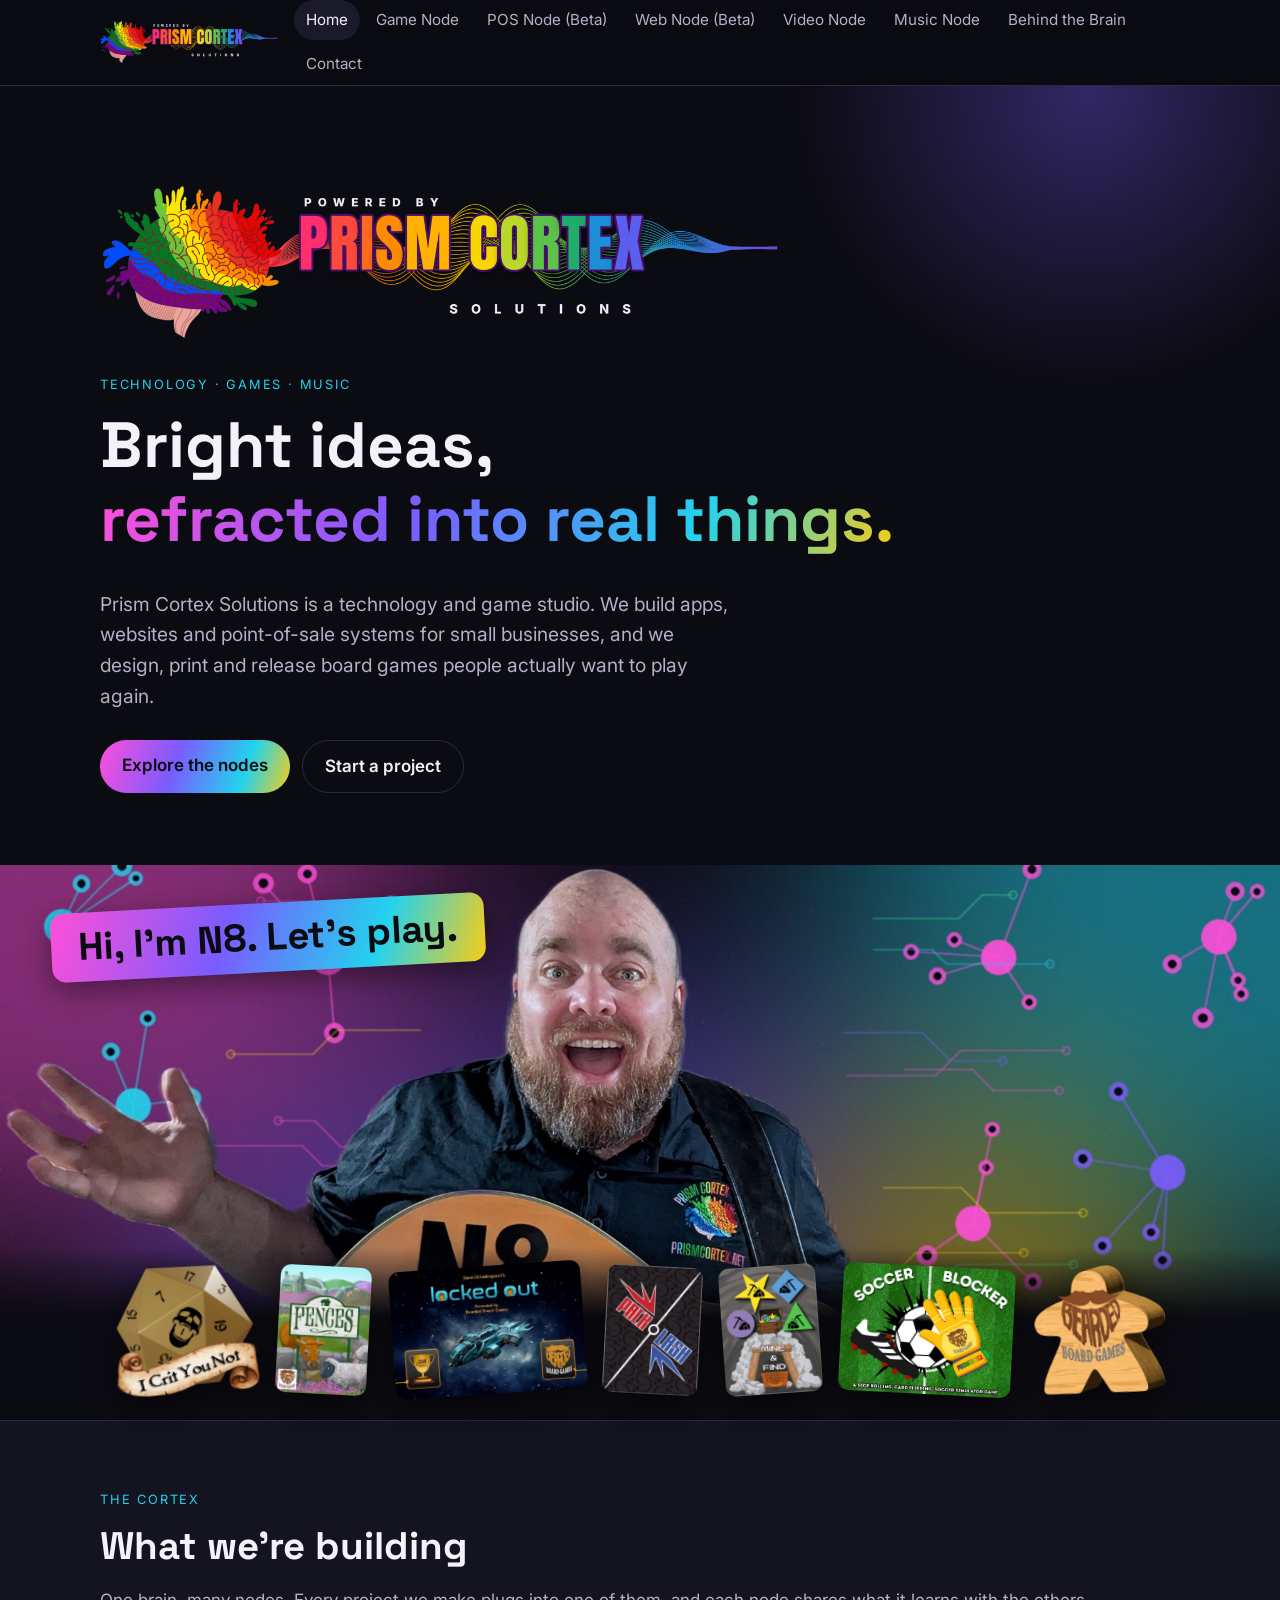
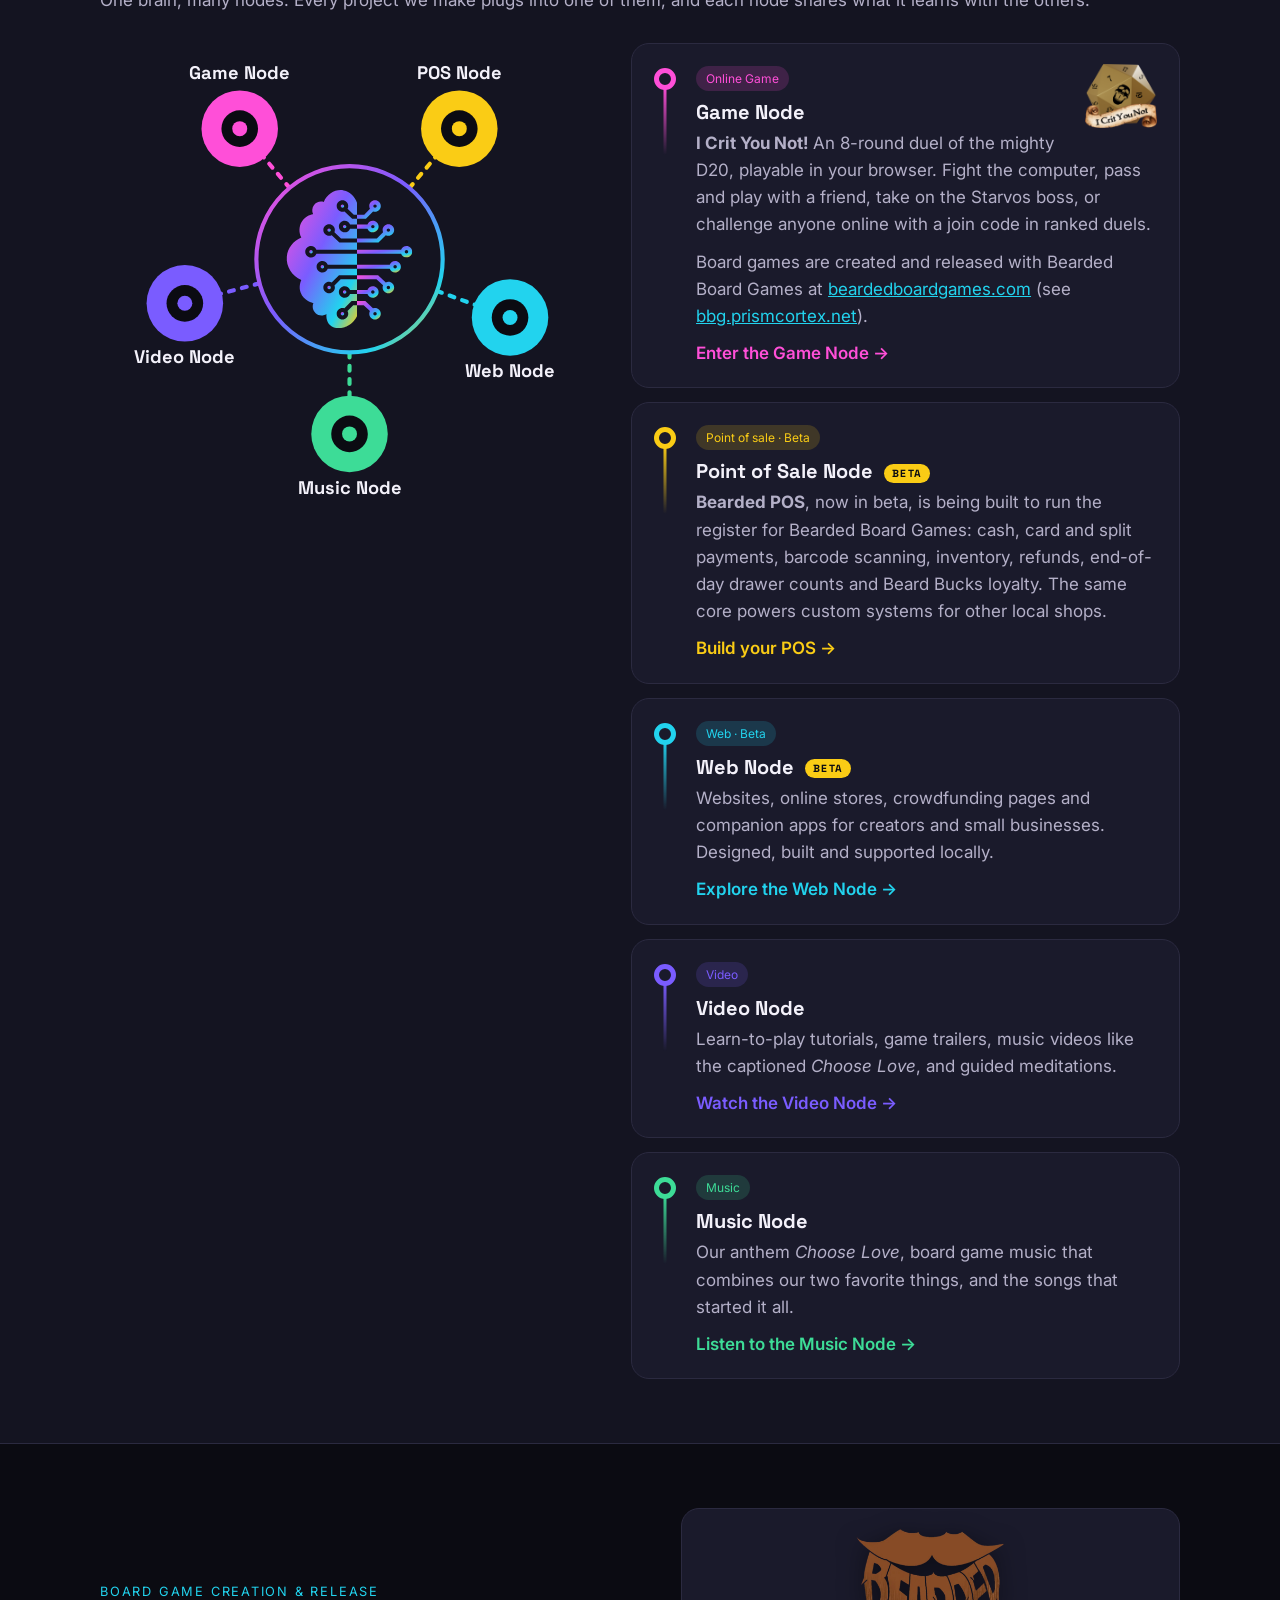
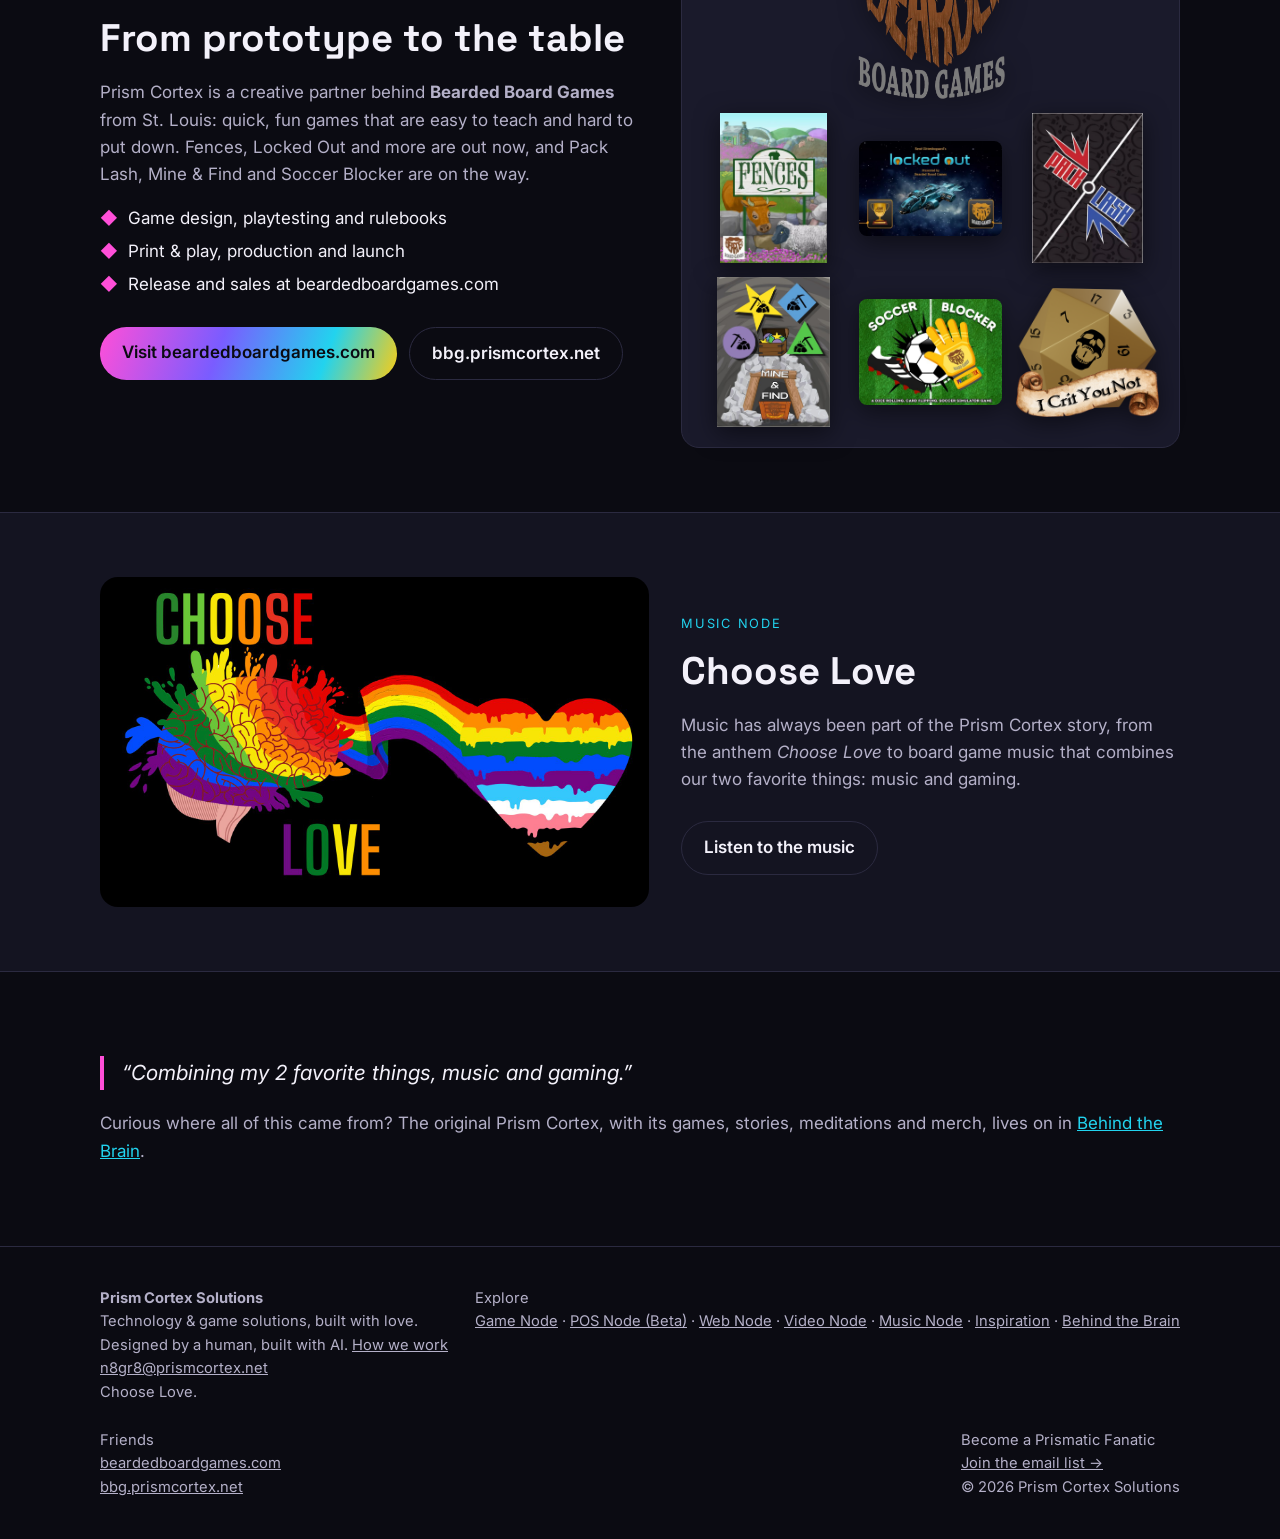
==== site/index.html @ e38cafd2 "Launch Prism Cortex Solutions site Static site for prismcortex.net with the generator that builds it" ====
<!doctype html>
<html lang="en"><head>
<meta charset="utf-8"><meta name="viewport" content="width=device-width,initial-scale=1">
<title>Prism Cortex Solutions | Technology & Game Solutions</title>
<meta name="description" content="Prism Cortex Solutions builds apps, websites, point-of-sale systems and board games. Home of I Crit You Not!, Bearded POS, and Choose Love.">
<meta property="og:title" content="Prism Cortex Solutions | Technology & Game Solutions"><meta property="og:description" content="Prism Cortex Solutions builds apps, websites, point-of-sale systems and board games. Home of I Crit You Not!, Bearded POS, and Choose Love."><meta property="og:site_name" content="Prism Cortex Solutions">
<meta name="theme-color" content="#0b0b12">
<link rel="icon" href="favicon.ico" sizes="any"><link rel="icon" type="image/png" href="favicon.png"><link rel="apple-touch-icon" href="img/apple-touch-icon.png">
<link rel="preconnect" href="https://fonts.googleapis.com"><link rel="stylesheet" href="https://fonts.googleapis.com/css2?family=Inter:wght@400;600;700&family=Space+Grotesk:wght@600;700&display=swap">
<link rel="stylesheet" href="styles.css">

</head><body>
<svg width="0" height="0" style="position:absolute" aria-hidden="true"><defs>
<clipPath id="pcclip0">
<path clip-rule="nonzero" d="M 334 363 L 537.761719 363 L 537.761719 406 L 334 406 Z M 334 363 "/>
</clipPath>
<linearGradient id="pc-grad" x1="0" y1="0" x2="1" y2="1"><stop offset="0" stop-color="#ff4fd8"/><stop offset=".45" stop-color="#7a5cff"/><stop offset=".8" stop-color="#22d3ee"/><stop offset="1" stop-color="#facc15"/></linearGradient><symbol id="pc-brain" viewBox="70 150 475 525"><path fill-rule="nonzero" d="M 289.617188 526.511719 C 286.183594 526.511719 283.390625 529.300781 283.390625 532.730469 C 283.390625 536.164062 286.183594 538.953125 289.617188 538.953125 C 293.046875 538.953125 295.839844 536.164062 295.839844 532.730469 C 295.835938 529.300781 293.046875 526.511719 289.617188 526.511719 Z M 289.617188 526.511719 "/><path fill-rule="nonzero" d="M 232.566406 510.066406 C 229.132812 510.066406 226.34375 512.855469 226.34375 516.285156 C 226.34375 519.714844 229.132812 522.507812 232.566406 522.507812 C 236 522.507812 238.792969 519.714844 238.792969 516.285156 C 238.792969 512.855469 236 510.066406 232.566406 510.066406 Z M 232.566406 510.066406 "/><path fill-rule="nonzero" d="M 207.824219 433.6875 C 204.394531 433.6875 201.601562 436.480469 201.601562 439.90625 C 201.601562 443.335938 204.394531 446.128906 207.824219 446.128906 C 211.257812 446.128906 214.050781 443.335938 214.050781 439.90625 C 214.050781 436.480469 211.257812 433.6875 207.824219 433.6875 Z M 207.824219 433.6875 "/><path fill-rule="nonzero" d="M 166.183594 378.59375 C 162.75 378.59375 159.957031 381.386719 159.957031 384.816406 C 159.957031 388.246094 162.75 391.035156 166.183594 391.035156 C 169.613281 391.035156 172.40625 388.246094 172.40625 384.816406 C 172.40625 381.386719 169.613281 378.59375 166.183594 378.59375 Z M 166.183594 378.59375 "/><path fill-rule="nonzero" d="M 232.566406 299.320312 C 229.132812 299.320312 226.34375 302.113281 226.34375 305.542969 C 226.34375 308.972656 229.132812 311.765625 232.566406 311.765625 C 236 311.765625 238.792969 308.972656 238.792969 305.542969 C 238.792969 302.113281 236 299.320312 232.566406 299.320312 Z M 232.566406 299.320312 "/><path fill-rule="nonzero" d="M 289.617188 286.46875 C 286.183594 286.46875 283.390625 289.261719 283.390625 292.691406 C 283.390625 296.121094 286.183594 298.914062 289.617188 298.914062 C 293.046875 298.914062 295.839844 296.121094 295.839844 292.691406 C 295.835938 289.261719 293.046875 286.46875 289.617188 286.46875 Z M 289.617188 286.46875 "/><path fill-rule="nonzero" d="M 281.597656 211.148438 C 278.164062 211.148438 275.371094 213.9375 275.371094 217.367188 C 275.371094 220.800781 278.164062 223.589844 281.597656 223.589844 C 285.027344 223.589844 287.820312 220.800781 287.820312 217.367188 C 287.820312 213.9375 285.027344 211.148438 281.597656 211.148438 Z M 281.597656 211.148438 "/><path fill-rule="nonzero" d="M 281.597656 606.226562 C 278.164062 606.226562 275.371094 609.015625 275.371094 612.445312 C 275.371094 615.878906 278.164062 618.667969 281.597656 618.667969 C 285.027344 618.667969 287.820312 615.878906 287.820312 612.445312 C 287.820312 609.015625 285.027344 606.226562 281.597656 606.226562 Z M 281.597656 606.226562 "/><path fill-rule="nonzero" d="M 166.183594 405.9375 C 154.527344 405.9375 145.042969 396.464844 145.042969 384.816406 C 145.042969 373.167969 154.527344 363.6875 166.183594 363.6875 C 175.214844 363.6875 182.9375 369.378906 185.957031 377.359375 L 334.929688 377.359375 L 334.929688 350.84375 L 270.414062 350.84375 L 242.03125 324.425781 C 239.179688 325.859375 235.96875 326.664062 232.570312 326.664062 C 220.914062 326.664062 211.433594 317.191406 211.433594 305.542969 C 211.433594 293.894531 220.914062 284.414062 232.570312 284.414062 C 244.222656 284.414062 253.707031 293.890625 253.707031 305.542969 C 253.707031 308.347656 253.152344 311.027344 252.152344 313.480469 L 276.28125 335.9375 L 334.929688 335.9375 L 334.929688 300.140625 L 309.390625 300.140625 C 306.367188 308.125 298.644531 313.8125 289.613281 313.8125 C 277.960938 313.8125 268.472656 304.335938 268.472656 292.6875 C 268.472656 281.039062 277.957031 271.5625 289.613281 271.5625 C 298.644531 271.5625 306.367188 277.253906 309.390625 285.234375 L 334.929688 285.234375 L 334.929688 263.8125 L 317.261719 263.8125 L 289.070312 237.121094 C 286.746094 238.003906 284.226562 238.492188 281.59375 238.492188 C 269.941406 238.492188 260.457031 229.015625 260.457031 217.363281 C 260.457031 205.71875 269.941406 196.238281 281.59375 196.238281 C 293.25 196.238281 302.730469 205.714844 302.730469 217.363281 C 302.730469 220.917969 301.84375 224.269531 300.285156 227.210938 L 323.199219 248.90625 L 334.925781 248.90625 L 334.925781 204.90625 C 327.371094 181.660156 308.710938 164.105469 286.136719 159.753906 C 256.957031 154.125 225.636719 171.417969 212.953125 202.195312 C 199.359375 198.152344 184.816406 202.941406 176.8125 213.933594 C 169.855469 223.492188 168.84375 236.375 174.101562 247.347656 C 170.234375 247.929688 147.367188 251.75 133.441406 272.632812 C 121.679688 290.273438 120.730469 313.453125 130.734375 333.132812 C 100.820312 345.1875 80.078125 372.507812 77.429688 403.566406 C 74.371094 439.382812 95.882812 474.09375 130.734375 488.453125 C 128.773438 492.589844 120.011719 512.199219 128.027344 534.507812 C 139.328125 565.980469 173.308594 573.015625 175.007812 573.335938 C 169.570312 586.265625 172.890625 601.203125 183.140625 610.363281 C 194.011719 620.078125 210.425781 621.261719 222.890625 613.070312 C 222.488281 616.980469 220.570312 638.988281 235.539062 653.707031 C 256.824219 674.628906 291.851562 660.792969 296.078125 659.125 C 320.421875 649.507812 331.667969 628.769531 334.929688 622.113281 L 334.929688 580.90625 L 321.230469 580.90625 L 300.128906 602.296875 C 301.789062 605.308594 302.734375 608.769531 302.734375 612.449219 C 302.734375 624.097656 293.25 633.574219 281.597656 633.574219 C 269.941406 633.574219 260.460938 624.097656 260.460938 612.449219 C 260.460938 600.800781 269.941406 591.324219 281.597656 591.324219 C 284.117188 591.324219 286.53125 591.765625 288.773438 592.578125 L 314.996094 566.003906 L 334.929688 566.003906 L 334.929688 540.183594 L 309.390625 540.183594 C 306.371094 548.167969 298.648438 553.859375 289.617188 553.859375 C 277.960938 553.859375 268.476562 544.382812 268.476562 532.730469 C 268.476562 521.082031 277.960938 511.605469 289.617188 511.605469 C 298.648438 511.605469 306.371094 517.300781 309.390625 525.277344 L 334.929688 525.277344 L 334.929688 485.890625 L 274.988281 485.890625 L 252.167969 508.390625 C 253.15625 510.832031 253.707031 513.496094 253.707031 516.285156 C 253.707031 527.933594 244.222656 537.414062 232.570312 537.414062 C 220.914062 537.414062 211.433594 527.933594 211.433594 516.285156 C 211.433594 504.636719 220.914062 495.160156 232.570312 495.160156 C 235.984375 495.160156 239.207031 495.976562 242.0625 497.417969 L 268.867188 470.984375 L 334.929688 470.984375 L 334.929688 447.359375 L 227.601562 447.359375 C 224.582031 455.34375 216.855469 461.035156 207.824219 461.035156 C 196.171875 461.035156 186.6875 451.554688 186.6875 439.910156 C 186.6875 428.261719 196.171875 418.78125 207.824219 418.78125 C 216.855469 418.78125 224.582031 424.472656 227.601562 432.453125 L 334.929688 432.453125 L 334.929688 392.265625 L 185.957031 392.265625 C 182.9375 400.246094 175.214844 405.9375 166.183594 405.9375 Z M 166.183594 405.9375 "/><path fill-rule="nonzero" d="M 406.40625 485.890625 L 430.535156 508.347656 C 429.535156 510.796875 428.980469 513.476562 428.980469 516.285156 C 428.980469 527.933594 438.464844 537.414062 450.121094 537.414062 C 461.777344 537.414062 471.257812 527.933594 471.257812 516.285156 C 471.257812 504.636719 461.777344 495.160156 450.121094 495.160156 C 446.722656 495.160156 443.507812 495.972656 440.660156 497.402344 L 412.277344 470.984375 L 334.933594 470.984375 L 334.933594 485.886719 L 406.40625 485.886719 Z M 450.121094 510.066406 C 453.550781 510.066406 456.34375 512.855469 456.34375 516.285156 C 456.34375 519.714844 453.550781 522.507812 450.121094 522.507812 C 446.6875 522.507812 443.894531 519.714844 443.894531 516.285156 C 443.894531 512.855469 446.683594 510.066406 450.121094 510.066406 Z M 450.121094 510.066406 "/><path fill-rule="nonzero" d="M 413.816406 350.84375 L 440.625 324.40625 C 443.480469 325.851562 446.703125 326.664062 450.117188 326.664062 C 461.773438 326.664062 471.253906 317.191406 471.253906 305.542969 C 471.253906 293.894531 461.773438 284.414062 450.117188 284.414062 C 438.464844 284.414062 428.976562 293.890625 428.976562 305.542969 C 428.976562 308.332031 429.527344 310.992188 430.515625 313.4375 L 407.695312 335.9375 L 334.925781 335.9375 L 334.925781 350.839844 L 413.816406 350.839844 Z M 450.121094 299.320312 C 453.550781 299.320312 456.34375 302.113281 456.34375 305.542969 C 456.34375 308.972656 453.550781 311.765625 450.121094 311.765625 C 446.6875 311.765625 443.894531 308.972656 443.894531 305.542969 C 443.894531 302.113281 446.683594 299.320312 450.121094 299.320312 Z M 450.121094 299.320312 "/><path fill-rule="nonzero" d="M 373.296875 540.183594 C 376.320312 548.164062 384.042969 553.855469 393.074219 553.855469 C 404.726562 553.855469 414.214844 544.378906 414.214844 532.726562 C 414.214844 521.082031 404.730469 511.605469 393.074219 511.605469 C 384.042969 511.605469 376.320312 517.296875 373.296875 525.277344 L 334.929688 525.277344 L 334.929688 540.179688 L 373.296875 540.179688 Z M 393.074219 526.511719 C 396.503906 526.511719 399.300781 529.300781 399.300781 532.730469 C 399.300781 536.164062 396.503906 538.953125 393.074219 538.953125 C 389.640625 538.953125 386.847656 536.164062 386.847656 532.730469 C 386.84375 529.300781 389.640625 526.511719 393.074219 526.511719 Z M 393.074219 526.511719 "/><path fill-rule="nonzero" d="M 373.296875 300.140625 C 376.320312 308.125 384.042969 313.816406 393.074219 313.816406 C 404.726562 313.816406 414.214844 304.335938 414.214844 292.691406 C 414.214844 281.042969 404.730469 271.566406 393.074219 271.566406 C 384.042969 271.566406 376.320312 277.257812 373.296875 285.238281 L 334.929688 285.238281 L 334.929688 300.140625 Z M 393.074219 286.46875 C 396.503906 286.46875 399.300781 289.261719 399.300781 292.691406 C 399.300781 296.121094 396.503906 298.914062 393.074219 298.914062 C 389.640625 298.914062 386.847656 296.121094 386.847656 292.691406 C 386.84375 289.261719 389.640625 286.46875 393.074219 286.46875 Z M 393.074219 286.46875 "/><path fill-rule="nonzero" d="M 359.480469 580.90625 L 382.398438 602.601562 C 380.835938 605.542969 379.953125 608.890625 379.953125 612.445312 C 379.953125 624.09375 389.4375 633.574219 401.09375 633.574219 C 412.746094 633.574219 422.226562 624.09375 422.226562 612.445312 C 422.226562 600.796875 412.746094 591.324219 401.09375 591.324219 C 398.457031 591.324219 395.941406 591.808594 393.613281 592.6875 L 365.425781 566 L 334.933594 566 L 334.933594 580.902344 L 359.480469 580.902344 Z M 401.089844 606.226562 C 404.523438 606.226562 407.3125 609.015625 407.3125 612.445312 C 407.3125 615.878906 404.523438 618.667969 401.089844 618.667969 C 397.65625 618.667969 394.863281 615.878906 394.863281 612.445312 C 394.863281 609.015625 397.65625 606.226562 401.089844 606.226562 Z M 401.089844 606.226562 "/><path fill-rule="nonzero" d="M 367.691406 263.8125 L 393.914062 237.238281 C 396.15625 238.046875 398.570312 238.492188 401.089844 238.492188 C 412.746094 238.492188 422.226562 229.015625 422.226562 217.363281 C 422.226562 205.714844 412.746094 196.234375 401.089844 196.234375 C 389.4375 196.234375 379.949219 205.714844 379.949219 217.363281 C 379.949219 221.042969 380.898438 224.5 382.558594 227.515625 L 361.453125 248.90625 L 334.929688 248.90625 L 334.929688 263.808594 L 367.691406 263.808594 Z M 401.089844 211.148438 C 404.523438 211.148438 407.3125 213.9375 407.3125 217.367188 C 407.3125 220.800781 404.523438 223.589844 401.089844 223.589844 C 397.65625 223.589844 394.863281 220.800781 394.863281 217.367188 C 394.863281 213.9375 397.65625 211.148438 401.089844 211.148438 Z M 401.089844 211.148438 "/><path fill-rule="nonzero" d="M 455.085938 447.359375 C 458.105469 455.34375 465.828125 461.035156 474.859375 461.035156 C 486.515625 461.035156 495.996094 451.554688 495.996094 439.910156 C 495.996094 428.261719 486.515625 418.78125 474.859375 418.78125 C 465.828125 418.78125 458.105469 424.472656 455.085938 432.453125 L 334.929688 432.453125 L 334.929688 447.359375 Z M 474.859375 433.6875 C 478.292969 433.6875 481.085938 436.480469 481.085938 439.90625 C 481.085938 443.335938 478.292969 446.128906 474.859375 446.128906 C 471.429688 446.128906 468.636719 443.335938 468.636719 439.90625 C 468.636719 436.480469 471.429688 433.6875 474.859375 433.6875 Z M 474.859375 433.6875 "/><g clip-path="url(#pcclip0)">
<path fill-rule="nonzero" d="M 516.503906 363.6875 C 507.472656 363.6875 499.75 369.378906 496.726562 377.359375 L 334.929688 377.359375 L 334.929688 392.265625 L 496.726562 392.265625 C 499.75 400.246094 507.472656 405.9375 516.503906 405.9375 C 528.160156 405.9375 537.640625 396.460938 537.640625 384.8125 C 537.640625 373.164062 528.160156 363.6875 516.503906 363.6875 Z M 516.503906 391.035156 C 513.070312 391.035156 510.28125 388.246094 510.28125 384.816406 C 510.28125 381.386719 513.070312 378.59375 516.503906 378.59375 C 519.9375 378.59375 522.730469 381.386719 522.730469 384.816406 C 522.730469 388.246094 519.9375 391.035156 516.503906 391.035156 Z M 516.503906 391.035156 "/>
</g></symbol></defs></svg>
<header class="site"><div class="wrap">
<a class="logo" href="index.html"><img src="img/logo.png" alt="Prism Cortex Solutions" height="44" style="height:44px;width:auto"></a>
<button class="menu-btn" aria-label="Menu" onclick="document.querySelector('nav.main').classList.toggle('open')">☰</button>
<nav class="main"><a href="index.html" aria-current=page>Home</a><a href="games.html">Game Node</a><a href="pos.html">POS Node (Beta)</a><a href="solutions.html">Web Node (Beta)</a><a href="videos.html">Video Node</a><a href="music.html">Music Node</a><a href="behind-the-brain.html">Behind the Brain</a><a href="contact.html">Contact</a></nav>
</div></header>
<main>

<section class="hero"><div class="wrap">
<img src="img/logo.png" alt="Powered by Prism Cortex Solutions" style="width:min(680px,100%);margin-bottom:28px">
<span class="eyebrow">Technology · Games · Music</span>
<h1>Bright ideas,<br><span class="grad">refracted into real things.</span></h1>
<p class="lead">Prism Cortex Solutions is a technology and game studio. We build apps, websites and point-of-sale systems for small businesses, and we design, print and release board games people actually want to play again.</p>
<div class="btns"><a class="btn primary" href="#nodes">Explore the nodes</a><a class="btn" href="contact.html">Start a project</a></div>
</div></section>
<section class="banner"><div class="banner-photo"><img src="img/n8-banner.jpg" alt="N8 grinning with his N8 guitar in a workshop full of instruments"><span class="hi">Hi, I&rsquo;m N8. Let&rsquo;s play.</span></div><div class="banner-logos"><img src="img/icyn-logo.png" alt="I Crit You Not!" loading="lazy"><img src="img/game-fences.jpg" alt="Fences" loading="lazy"><img src="img/game-locked-out.jpg" alt="Locked Out" loading="lazy"><img src="img/game-pack-lash.jpg" alt="Pack Lash" loading="lazy"><img src="img/game-mine-find.jpg" alt="Mine &amp; Find" loading="lazy"><img src="img/game-soccer-blocker.jpg" alt="Soccer Blocker" loading="lazy"><img src="img/bbg-meeple.png" alt="Bearded Board Games" loading="lazy"></div></section>
<section class="alt nodes" id="nodes"><div class="wrap">
<span class="eyebrow">The Cortex</span>
<h2>What we're building</h2>
<p class="muted">One brain, many nodes. Every project we make plugs into one of them, and each node shares what it learns with the others.</p>
<div class="nodes-grid">
<div class="graph"><svg class="nodegraph" viewBox="0 -10 600 560" role="img" aria-label="The Cortex connected to five nodes: Game, Point of Sale, Web, Video and Music"><line class="spoke" data-node="game" x1="300" y1="250" x2="168" y2="93" stroke="#ff4fd8" stroke-width="5" stroke-linecap="round"/><line class="spoke" data-node="pos" x1="300" y1="250" x2="432" y2="93" stroke="#facc15" stroke-width="5" stroke-linecap="round"/><line class="spoke" data-node="web" x1="300" y1="250" x2="493" y2="320" stroke="#22d3ee" stroke-width="5" stroke-linecap="round"/><line class="spoke" data-node="video" x1="300" y1="250" x2="102" y2="303" stroke="#7a5cff" stroke-width="5" stroke-linecap="round"/><line class="spoke" data-node="music" x1="300" y1="250" x2="300" y2="460" stroke="#3ddc97" stroke-width="5" stroke-linecap="round"/><circle cx="300" cy="250" r="112" fill="var(--bg2)" stroke="url(#pc-grad)" stroke-width="5"/><use href="#pc-brain" x="222" y="164" width="156" height="172" fill="url(#pc-grad)"/><a href="games.html" class="sat" data-node="game"><circle cx="168" cy="93" r="46" fill="#ff4fd8"/><circle cx="168" cy="93" r="22" fill="var(--bg)"/><circle cx="168" cy="93" r="9" fill="#ff4fd8"/><text x="168" y="33" text-anchor="middle" fill="var(--ink)" font-family="Space Grotesk, Inter, sans-serif" font-weight="700" font-size="22">Game Node</text></a><a href="pos.html" class="sat" data-node="pos"><circle cx="432" cy="93" r="46" fill="#facc15"/><circle cx="432" cy="93" r="22" fill="var(--bg)"/><circle cx="432" cy="93" r="9" fill="#facc15"/><text x="432" y="33" text-anchor="middle" fill="var(--ink)" font-family="Space Grotesk, Inter, sans-serif" font-weight="700" font-size="22">POS Node</text></a><a href="solutions.html" class="sat" data-node="web"><circle cx="493" cy="320" r="46" fill="#22d3ee"/><circle cx="493" cy="320" r="22" fill="var(--bg)"/><circle cx="493" cy="320" r="9" fill="#22d3ee"/><text x="493" y="392" text-anchor="middle" fill="var(--ink)" font-family="Space Grotesk, Inter, sans-serif" font-weight="700" font-size="22">Web Node</text></a><a href="videos.html" class="sat" data-node="video"><circle cx="102" cy="303" r="46" fill="#7a5cff"/><circle cx="102" cy="303" r="22" fill="var(--bg)"/><circle cx="102" cy="303" r="9" fill="#7a5cff"/><text x="102" y="375" text-anchor="middle" fill="var(--ink)" font-family="Space Grotesk, Inter, sans-serif" font-weight="700" font-size="22">Video Node</text></a><a href="music.html" class="sat" data-node="music"><circle cx="300" cy="460" r="46" fill="#3ddc97"/><circle cx="300" cy="460" r="22" fill="var(--bg)"/><circle cx="300" cy="460" r="9" fill="#3ddc97"/><text x="300" y="532" text-anchor="middle" fill="var(--ink)" font-family="Space Grotesk, Inter, sans-serif" font-weight="700" font-size="22">Music Node</text></a></svg></div>
<div class="node-list">
 <article class="node" data-node="game" style="--c:#ff4fd8"><span class="term"></span><div><img class="node-logo" src="img/icyn-logo.png" alt="I Crit You Not! logo"><span class="tag">Online Game</span><h3>Game Node</h3>
  <p><strong>I Crit You Not!</strong> An 8-round duel of the mighty D20, playable in your browser. Fight the computer, pass and play with a friend, take on the Starvos boss, or challenge anyone online with a join code in ranked duels.</p>
  <p>Board games are created and released with Bearded Board Games at <a href="https://beardedboardgames.com">beardedboardgames.com</a> (see <a href="https://bbg.prismcortex.net">bbg.prismcortex.net</a>).</p>
  <a class="more" href="games.html">Enter the Game Node →</a></div></article>
 <article class="node" data-node="pos" style="--c:#facc15"><span class="term"></span><div><span class="tag">Point of sale · Beta</span><h3>Point of Sale Node <span class="beta">BETA</span></h3>
  <p><strong>Bearded POS</strong>, now in beta, is being built to run the register for Bearded Board Games: cash, card and split payments, barcode scanning, inventory, refunds, end-of-day drawer counts and Beard Bucks loyalty. The same core powers custom systems for other local shops.</p>
  <a class="more" href="pos.html">Build your POS →</a></div></article>
 <article class="node" data-node="web" style="--c:#22d3ee"><span class="term"></span><div><span class="tag">Web · Beta</span><h3>Web Node <span class="beta">BETA</span></h3>
  <p>Websites, online stores, crowdfunding pages and companion apps for creators and small businesses. Designed, built and supported locally.</p>
  <a class="more" href="solutions.html">Explore the Web Node →</a></div></article>
 <article class="node" data-node="video" style="--c:#7a5cff"><span class="term"></span><div><span class="tag">Video</span><h3>Video Node</h3>
  <p>Learn-to-play tutorials, game trailers, music videos like the captioned <em>Choose Love</em>, and guided meditations.</p>
  <a class="more" href="videos.html">Watch the Video Node →</a></div></article>
 <article class="node" data-node="music" style="--c:#3ddc97"><span class="term"></span><div><span class="tag">Music</span><h3>Music Node</h3>
  <p>Our anthem <em>Choose Love</em>, board game music that combines our two favorite things, and the songs that started it all.</p>
  <a class="more" href="music.html">Listen to the Music Node →</a></div></article>
</div></div>
</div></section>

<section><div class="wrap feature">
<div>
<span class="eyebrow">Board game creation &amp; release</span>
<h2>From prototype to the table</h2>
<p class="muted">Prism Cortex is a creative partner behind <strong>Bearded Board Games</strong> from St. Louis: quick, fun games that are easy to teach and hard to put down. Fences, Locked Out and more are out now, and Pack Lash, Mine &amp; Find and Soccer Blocker are on the way.</p>
<ul class="ticks"><li>Game design, playtesting and rulebooks</li><li>Print &amp; play, production and launch</li><li>Release and sales at beardedboardgames.com</li></ul>
<div class="btns"><a class="btn primary" href="https://beardedboardgames.com">Visit beardedboardgames.com</a><a class="btn" href="https://bbg.prismcortex.net">bbg.prismcortex.net</a></div>
</div>
<div class="logo-wall"><img class="bbg" src="img/bbg-logo.png" alt="Bearded Board Games logo"><img src="img/game-fences.jpg" alt="Fences cover" loading="lazy"><img src="img/game-locked-out.jpg" alt="Locked Out cover" loading="lazy"><img src="img/game-pack-lash.jpg" alt="Pack Lash cover" loading="lazy"><img src="img/game-mine-find.jpg" alt="Mine &amp; Find cover" loading="lazy"><img src="img/game-soccer-blocker.jpg" alt="Soccer Blocker cover" loading="lazy"><img src="img/icyn-logo.png" alt="I Crit You Not! cover" loading="lazy"></div>
</div></section>

<section class="alt"><div class="wrap feature">
<div><img src="img/choose-love.jpg" alt="Choose Love: a rainbow brain flowing into a rainbow heart" style="border-radius:var(--r)"></div>
<div>
<span class="eyebrow">Music Node</span>
<h2>Choose Love</h2>
<p class="muted">Music has always been part of the Prism Cortex story, from the anthem <em>Choose Love</em> to board game music that combines our two favorite things: music and gaming.</p>
<div class="btns"><a class="btn" href="music.html">Listen to the music</a></div>
</div>
</div></section>

<section><div class="wrap">
<p class="quote">“Combining my 2 favorite things, music and gaming.”</p>
<p class="muted">Curious where all of this came from? The original Prism Cortex, with its games, stories, meditations and merch, lives on in <a href="behind-the-brain.html">Behind the Brain</a>.</p>
</div></section>

</main>
<footer class="site"><div class="wrap">
<div><strong>Prism Cortex Solutions</strong><br>Technology &amp; game solutions, built with love.<br>Designed by a human, built with AI. <a href="solutions.html#ai">How we work</a><br><a href="mailto:n8gr8@prismcortex.net">n8gr8@prismcortex.net</a><br>Choose Love.</div>
<div>Explore<br><a href="games.html">Game Node</a> · <a href="pos.html">POS Node (Beta)</a> · <a href="solutions.html">Web Node</a> · <a href="videos.html">Video Node</a> · <a href="music.html">Music Node</a> · <a href="inspiration.html">Inspiration</a> · <a href="behind-the-brain.html">Behind the Brain</a></div>
<div>Friends<br><a href="https://beardedboardgames.com">beardedboardgames.com</a><br><a href="https://bbg.prismcortex.net">bbg.prismcortex.net</a></div>
<div>Become a Prismatic Fanatic<br><a href="contact.html">Join the email list →</a><br>© 2026 Prism Cortex Solutions</div>
</div></footer>
<script>(function(){var g=document.querySelector('.nodegraph');if(!g)return;function on(k){g.classList.add('focus');document.querySelectorAll('[data-node="'+k+'"]').forEach(function(e){e.classList.add('on')})}function off(){g.classList.remove('focus');document.querySelectorAll('[data-node].on').forEach(function(e){e.classList.remove('on')})}document.querySelectorAll('[data-node]').forEach(function(e){e.addEventListener('mouseenter',function(){on(e.dataset.node)});e.addEventListener('mouseleave',off)})})();</script>
</body></html>
---- site/styles.css ----
:root{
  --bg:#0b0b12;--bg2:#141421;--card:#1a1a2b;--ink:#f3f1fa;--muted:#b4b0c8;--line:#2b2a40;
  --p1:#ff4fd8;--p2:#7a5cff;--p3:#22d3ee;--p4:#facc15;
  --grad:linear-gradient(110deg,var(--p1),var(--p2) 40%,var(--p3) 75%,var(--p4));
  --r:18px;--max:1120px;color-scheme:dark;
}
*{box-sizing:border-box}
html{scroll-behavior:smooth}
body{margin:0;background:var(--bg);color:var(--ink);font:17px/1.6 "Inter",system-ui,-apple-system,Segoe UI,Roboto,sans-serif}
a{color:var(--p3)}
img{max-width:100%;display:block}
.wrap{max-width:var(--max);margin:0 auto;padding:0 20px}
h1,h2,h3{font-family:"Space Grotesk","Inter",system-ui,sans-serif;line-height:1.15;margin:0 0 .5em}
h1{font-size:clamp(2.2rem,6vw,4rem)}
h2{font-size:clamp(1.6rem,3.6vw,2.4rem)}
h3{font-size:1.25rem}
.grad{background:var(--grad);-webkit-background-clip:text;background-clip:text;color:transparent}
.muted{color:var(--muted)}
/* header */
header.site{position:sticky;top:0;z-index:10;background:rgba(11,11,18,.85);backdrop-filter:blur(10px);border-bottom:1px solid var(--line)}
header.site .wrap{display:flex;align-items:center;justify-content:space-between;gap:16px;min-height:64px}
.logo{display:flex;align-items:center;gap:10px;font-weight:700;color:var(--ink);text-decoration:none;font-family:"Space Grotesk",sans-serif}
.logo .gem{width:30px;height:30px;border-radius:8px;background:var(--grad);transform:rotate(45deg)}
nav.main{display:flex;gap:4px;flex-wrap:wrap}
nav.main a{color:var(--muted);text-decoration:none;padding:8px 12px;border-radius:999px;font-size:.95rem}
nav.main a:hover,nav.main a[aria-current=page]{color:var(--ink);background:var(--card)}
.menu-btn{display:none;background:none;border:1px solid var(--line);color:var(--ink);border-radius:10px;padding:6px 12px;font-size:1rem}
@media(max-width:820px){
  .menu-btn{display:block}
  nav.main{display:none;position:absolute;top:64px;left:0;right:0;background:var(--bg2);flex-direction:column;padding:12px 20px;border-bottom:1px solid var(--line)}
  nav.main.open{display:flex}
}
/* hero */
.hero{padding:96px 0 72px;position:relative;overflow:hidden}
.hero::before{content:"";position:absolute;inset:-40% -10% auto auto;width:640px;height:640px;background:radial-gradient(circle,rgba(122,92,255,.35),transparent 65%);pointer-events:none}
.hero p.lead{font-size:1.2rem;color:var(--muted);max-width:640px}
.eyebrow{display:inline-block;font-size:.8rem;letter-spacing:.14em;text-transform:uppercase;color:var(--p3);margin-bottom:14px}
.btns{display:flex;gap:12px;flex-wrap:wrap;margin-top:28px}
.btn{display:inline-block;padding:12px 22px;border-radius:999px;text-decoration:none;font-weight:600;border:1px solid var(--line);color:var(--ink)}
.btn.primary{background:var(--grad);color:#0b0b12;border:0}
.btn:hover{filter:brightness(1.1)}
/* sections */
section{padding:64px 0}
section.alt{background:var(--bg2);border-block:1px solid var(--line)}
.grid{display:grid;gap:20px;grid-template-columns:repeat(auto-fit,minmax(260px,1fr))}
.card{background:var(--card);border:1px solid var(--line);border-radius:var(--r);padding:24px;display:flex;flex-direction:column}
.card p{color:var(--muted);margin:0 0 16px}
.card .more{margin-top:auto;font-weight:600;text-decoration:none}
.tag{display:inline-block;align-self:flex-start;font-size:.75rem;padding:3px 10px;border-radius:999px;background:rgba(34,211,238,.12);color:var(--p3);margin:0 6px 10px 0}
.tag.soon{background:rgba(250,204,21,.12);color:var(--p4)}
.feature{display:grid;gap:32px;grid-template-columns:1.1fr 1fr;align-items:center}
@media(max-width:820px){.feature{grid-template-columns:1fr}}
.shot{aspect-ratio:4/3;border-radius:var(--r);background:var(--grad);opacity:.9;display:grid;place-items:center;color:#0b0b12;font-weight:700;font-size:1.4rem;text-align:center;padding:20px}
ul.ticks{list-style:none;padding:0;margin:0 0 20px}
ul.ticks li{padding-left:28px;position:relative;margin:6px 0}
ul.ticks li::before{content:"◆";position:absolute;left:0;color:var(--p1)}
.song{display:flex;gap:16px;align-items:center;background:var(--card);border:1px solid var(--line);border-radius:14px;padding:16px;margin-bottom:12px}
.song .n{width:44px;height:44px;border-radius:50%;background:var(--grad);flex:none;display:grid;place-items:center;color:#0b0b12;font-weight:700}
.song audio,.song iframe{width:100%;margin-top:8px}
details.archive{background:var(--card);border:1px solid var(--line);border-radius:14px;padding:16px 20px;margin-bottom:12px}
details.archive summary{cursor:pointer;font-weight:600;font-size:1.1rem}
details.archive[open] summary{margin-bottom:12px}
.quote{font-size:1.3rem;font-style:italic;border-left:4px solid var(--p1);padding-left:18px;color:var(--ink)}
/* footer */
footer.site{border-top:1px solid var(--line);padding:40px 0;color:var(--muted);font-size:.92rem}
footer.site .wrap{display:flex;flex-wrap:wrap;gap:24px;justify-content:space-between}
footer.site a{color:var(--muted)}
/* brain nodes */
.nodes-grid{display:grid;grid-template-columns:1fr 1.1fr;gap:32px;align-items:center;margin-top:28px}
@media(max-width:900px){.nodes-grid{grid-template-columns:1fr}}
.nodes-grid>*{min-width:0}
.nodegraph{width:100%;max-width:560px;height:auto;display:block;margin:0 auto;overflow:visible}
.nodegraph .sat{cursor:pointer}
.nodegraph .sat circle:first-child,.nodegraph .spoke{transition:opacity .2s,transform .2s}
.nodegraph.focus .spoke:not(.on),.nodegraph.focus .sat:not(.on){opacity:.3}
.nodegraph .spoke{stroke-dasharray:6 10;animation:pc-flow 1.6s linear infinite}
@keyframes pc-flow{to{stroke-dashoffset:-32}}
.node-list{display:grid;gap:14px}
.node{display:grid;grid-template-columns:28px 1fr;gap:14px;background:var(--card);border:1px solid var(--line);border-radius:var(--r);padding:20px 22px;transition:border-color .2s}
.node .term{width:22px;height:22px;border-radius:50%;border:5px solid var(--c);margin-top:4px;position:relative}
.node .term::after{content:"";position:absolute;left:50%;top:100%;width:3px;height:calc(100% + 60px);max-height:70px;background:linear-gradient(var(--c),transparent);transform:translateX(-50%)}
.node h3{margin-bottom:.3em}
.node p{color:var(--muted);margin:0 0 10px}
.node .more{font-weight:600;text-decoration:none;color:var(--c)}
.node.on,.node:hover{border-color:var(--c)}
.node .tag{background:color-mix(in srgb,var(--c) 16%,transparent);color:var(--c)}
@media(prefers-reduced-motion:reduce){.nodegraph .spoke{animation:none}}
@media(max-width:1000px){.menu-btn{display:block}nav.main{display:none;position:absolute;top:64px;left:0;right:0;background:var(--bg2);flex-direction:column;padding:12px 20px;border-bottom:1px solid var(--line)}nav.main.open{display:flex}}
.nodes-grid .graph{align-self:start;position:sticky;top:90px}@media(max-width:900px){.nodes-grid .graph{position:static}}
/* beta + pricing */
.beta{font-size:.65rem;letter-spacing:.12em;vertical-align:middle;padding:3px 8px;border-radius:999px;background:var(--p4);color:#0b0b12;margin-left:6px}
.price-cols{display:grid;grid-template-columns:repeat(auto-fit,minmax(280px,1fr));gap:20px;margin-top:24px}
.pcard{background:var(--card);border:1px solid var(--line);border-radius:var(--r);padding:24px}
.plist{list-style:none;margin:0;padding:0;display:grid;gap:12px}
.plist li{display:flex;justify-content:space-between;gap:12px;align-items:baseline;border-bottom:1px dashed var(--line);padding-bottom:10px}
.plist li span{min-width:0}.plist em{display:block;font-style:normal;color:var(--muted);font-size:.88rem}
.plist b{white-space:nowrap;font-variant-numeric:tabular-nums}
.fine{font-size:.92rem;margin-top:18px}
.est{display:grid;grid-template-columns:1.5fr 1fr;gap:28px;align-items:start;margin-top:20px}
@media(max-width:860px){.est{grid-template-columns:1fr}}
.est-opts{display:grid;gap:18px;min-width:0}
.est fieldset{border:0;margin:0;padding:0;display:grid;gap:8px}
.est legend{font-weight:700;margin-bottom:8px;font-family:"Space Grotesk",sans-serif;font-size:1.1rem}
.opt{display:grid;grid-template-columns:auto 1fr auto;gap:12px;align-items:center;background:var(--card);border:1px solid var(--line);border-radius:14px;padding:14px 16px;cursor:pointer}
.opt:has(input:checked){border-color:var(--p3);background:color-mix(in srgb,var(--p3) 8%,var(--card))}
.opt input{accent-color:var(--p3);width:18px;height:18px;margin:0}
.opt em{display:block;font-style:normal;color:var(--muted);font-size:.88rem}
.opt b{white-space:nowrap;font-variant-numeric:tabular-nums}
.est-out{position:sticky;top:90px;background:var(--bg2);border:1px solid var(--line);border-radius:var(--r);padding:24px;overflow:hidden}
.est-out::before{content:"";position:absolute;inset:0 0 auto;height:5px;background:var(--grad)}
.est-out .lbl{margin:0;color:var(--muted);font-weight:700}
.est-out .big{font:700 3rem/1 "Space Grotesk",sans-serif;margin:8px 0 0;font-variant-numeric:tabular-nums}
.est-out .big2{font:700 1.6rem/1 "Space Grotesk",sans-serif;margin:12px 0}
.est-out .sub{color:var(--muted);font-size:.9rem;margin:4px 0 0}
.est-out ul{list-style:none;padding:12px 0;margin:12px 0 18px;border-block:1px solid var(--line);display:grid;gap:6px;font-size:.93rem}
.est-out li{display:flex;justify-content:space-between;gap:12px}
.est-out .btn{width:100%;text-align:center}
@media(max-width:860px){.est-out{position:static}}
/* banner + logos */
.banner{position:relative;background:#000;padding:0}
.banner-photo{position:relative;max-height:520px;overflow:hidden}
.banner-photo img{width:100%;height:100%;max-height:520px;object-fit:cover;object-position:center 30%}
.banner-photo .hi{position:absolute;left:max(16px,4vw);top:max(16px,3vw);font:700 clamp(1.2rem,3.4vw,2.4rem)/1.1 "Space Grotesk",sans-serif;background:var(--grad);color:#0b0b12;padding:.35em .7em;border-radius:14px;transform:rotate(-3deg);box-shadow:0 8px 30px rgba(0,0,0,.45)}
.banner-logos{display:flex;flex-wrap:wrap;justify-content:center;align-items:flex-end;gap:clamp(8px,2vw,22px);padding:18px max(16px,3vw) 26px;background:linear-gradient(transparent,#0b0b12 40%);margin-top:-90px;position:relative}
.banner-logos img{height:clamp(60px,10.5vw,128px);width:auto;border-radius:10px;filter:drop-shadow(0 10px 18px rgba(0,0,0,.6));transition:transform .2s}
.banner-logos img:nth-child(odd){transform:rotate(-4deg)}.banner-logos img:nth-child(even){transform:rotate(3deg)}
.banner-logos img:hover{transform:rotate(0) translateY(-6px) scale(1.05)}
@media(max-width:600px){.banner-logos{margin-top:-40px}.banner-logos img{height:64px}}
.node-logo{width:72px;float:right;margin:0 0 8px 12px}
.card img.cover{width:100%;aspect-ratio:4/3;object-fit:cover;border-radius:12px;margin-bottom:14px;background:#000}
.bbg-head{display:flex;gap:20px;align-items:center;flex-wrap:wrap;margin-bottom:20px}
.bbg-head img{width:110px}
.bbg-head h2{margin-bottom:.2em}.bbg-head p{margin:0}
.beta-offer{display:flex;gap:14px;align-items:flex-start;background:color-mix(in srgb,var(--p4) 10%,var(--card));border:1px solid color-mix(in srgb,var(--p4) 50%,transparent);border-radius:14px;padding:16px 18px;margin-top:16px}
.beta-offer p{margin:0}
.beta-price{margin:10px 0 0;font-size:1.05rem}
.beta-price strong{font:700 1.5rem "Space Grotesk",sans-serif;color:var(--p4)}
/* covers fit, logo wall, web beta */
.card img.cover{object-fit:contain;background:#0b0b12;padding:6px}
.logo-wall{display:grid;grid-template-columns:repeat(3,1fr);gap:14px;align-items:center;justify-items:center;background:var(--card);border:1px solid var(--line);border-radius:var(--r);padding:20px}
.logo-wall img{width:100%;max-height:150px;object-fit:contain;border-radius:8px;filter:drop-shadow(0 6px 12px rgba(0,0,0,.5))}
.logo-wall img.bbg{grid-column:1/-1;max-height:170px;width:auto}
.beta-pill-dark{display:inline-block;font-weight:800;font-size:.8rem;letter-spacing:.14em;padding:6px 12px;border-radius:999px;background:var(--p4);color:#0b0b12;margin-bottom:14px}
.beta-line{border-left:3px solid var(--p4);padding-left:12px;color:var(--muted);max-width:640px}
.story{max-width:720px}.story p{color:var(--ink);opacity:.9;font-size:1.05rem;line-height:1.75}
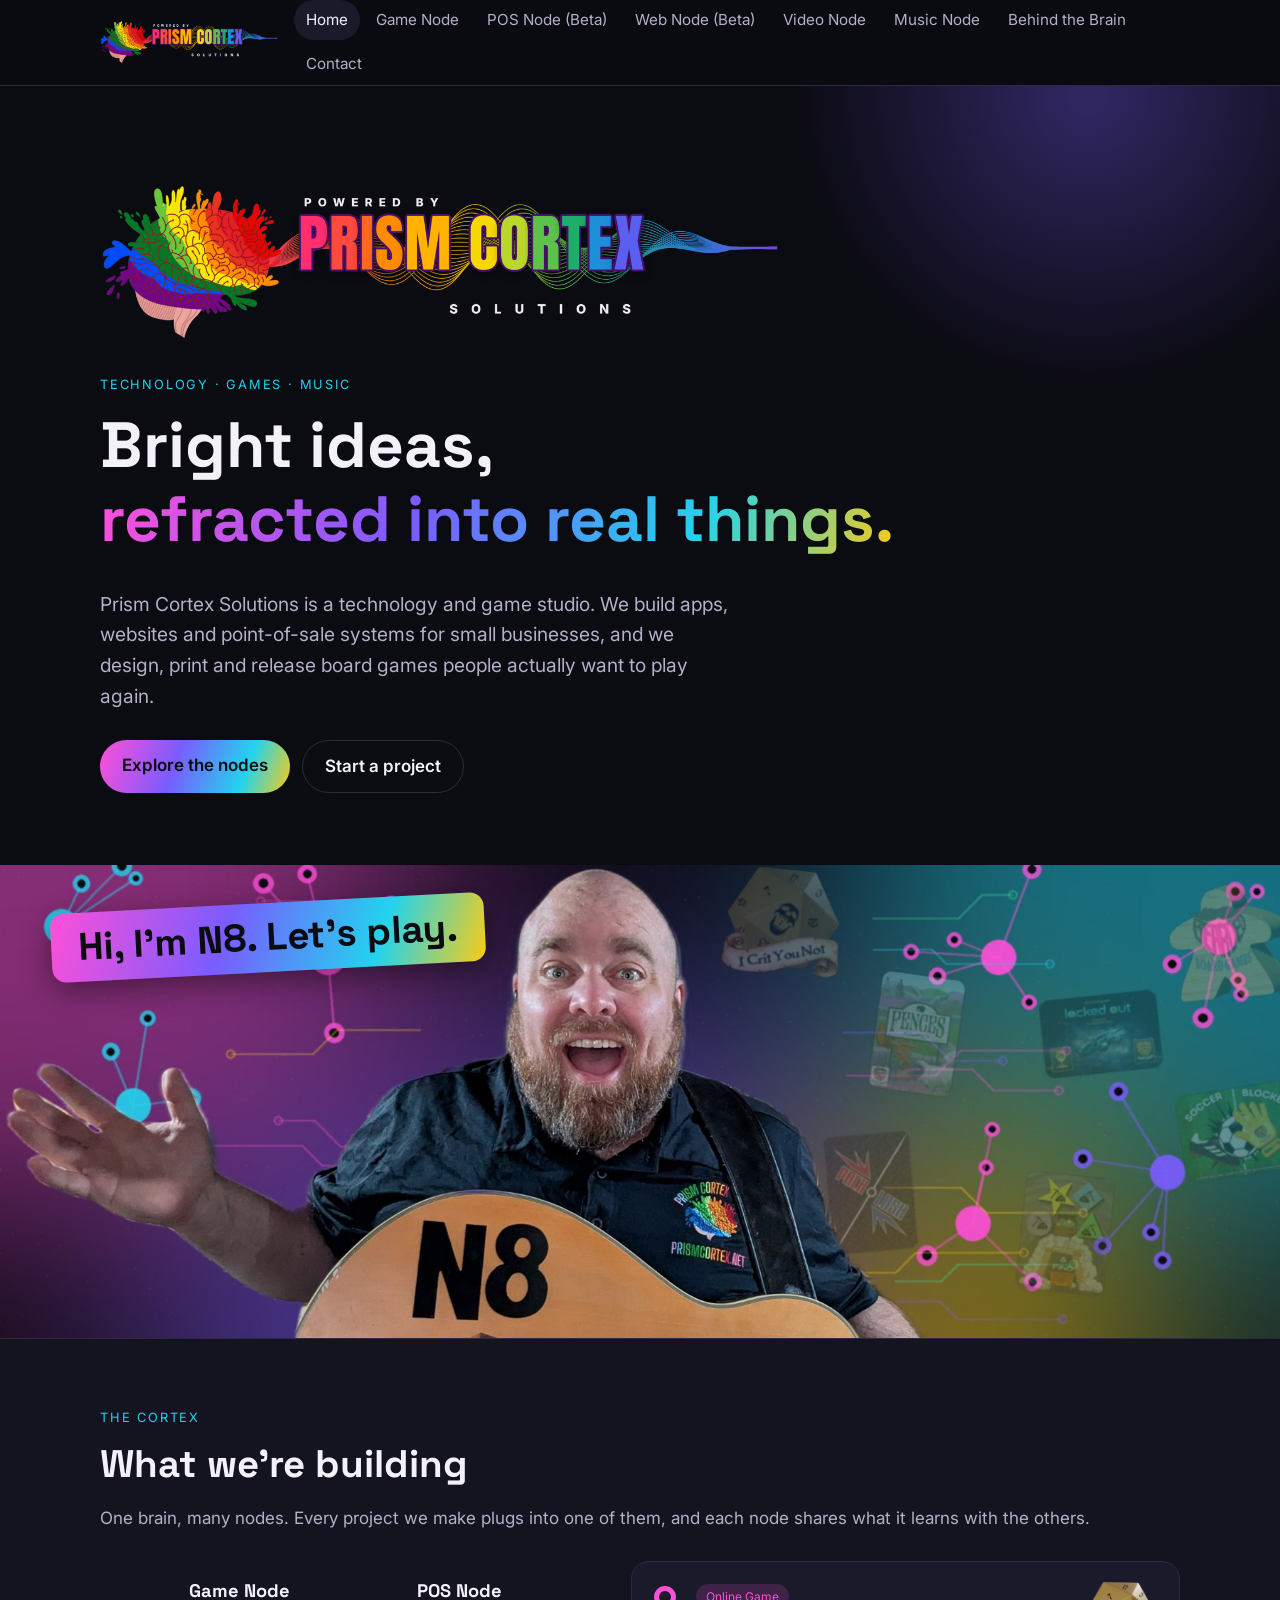
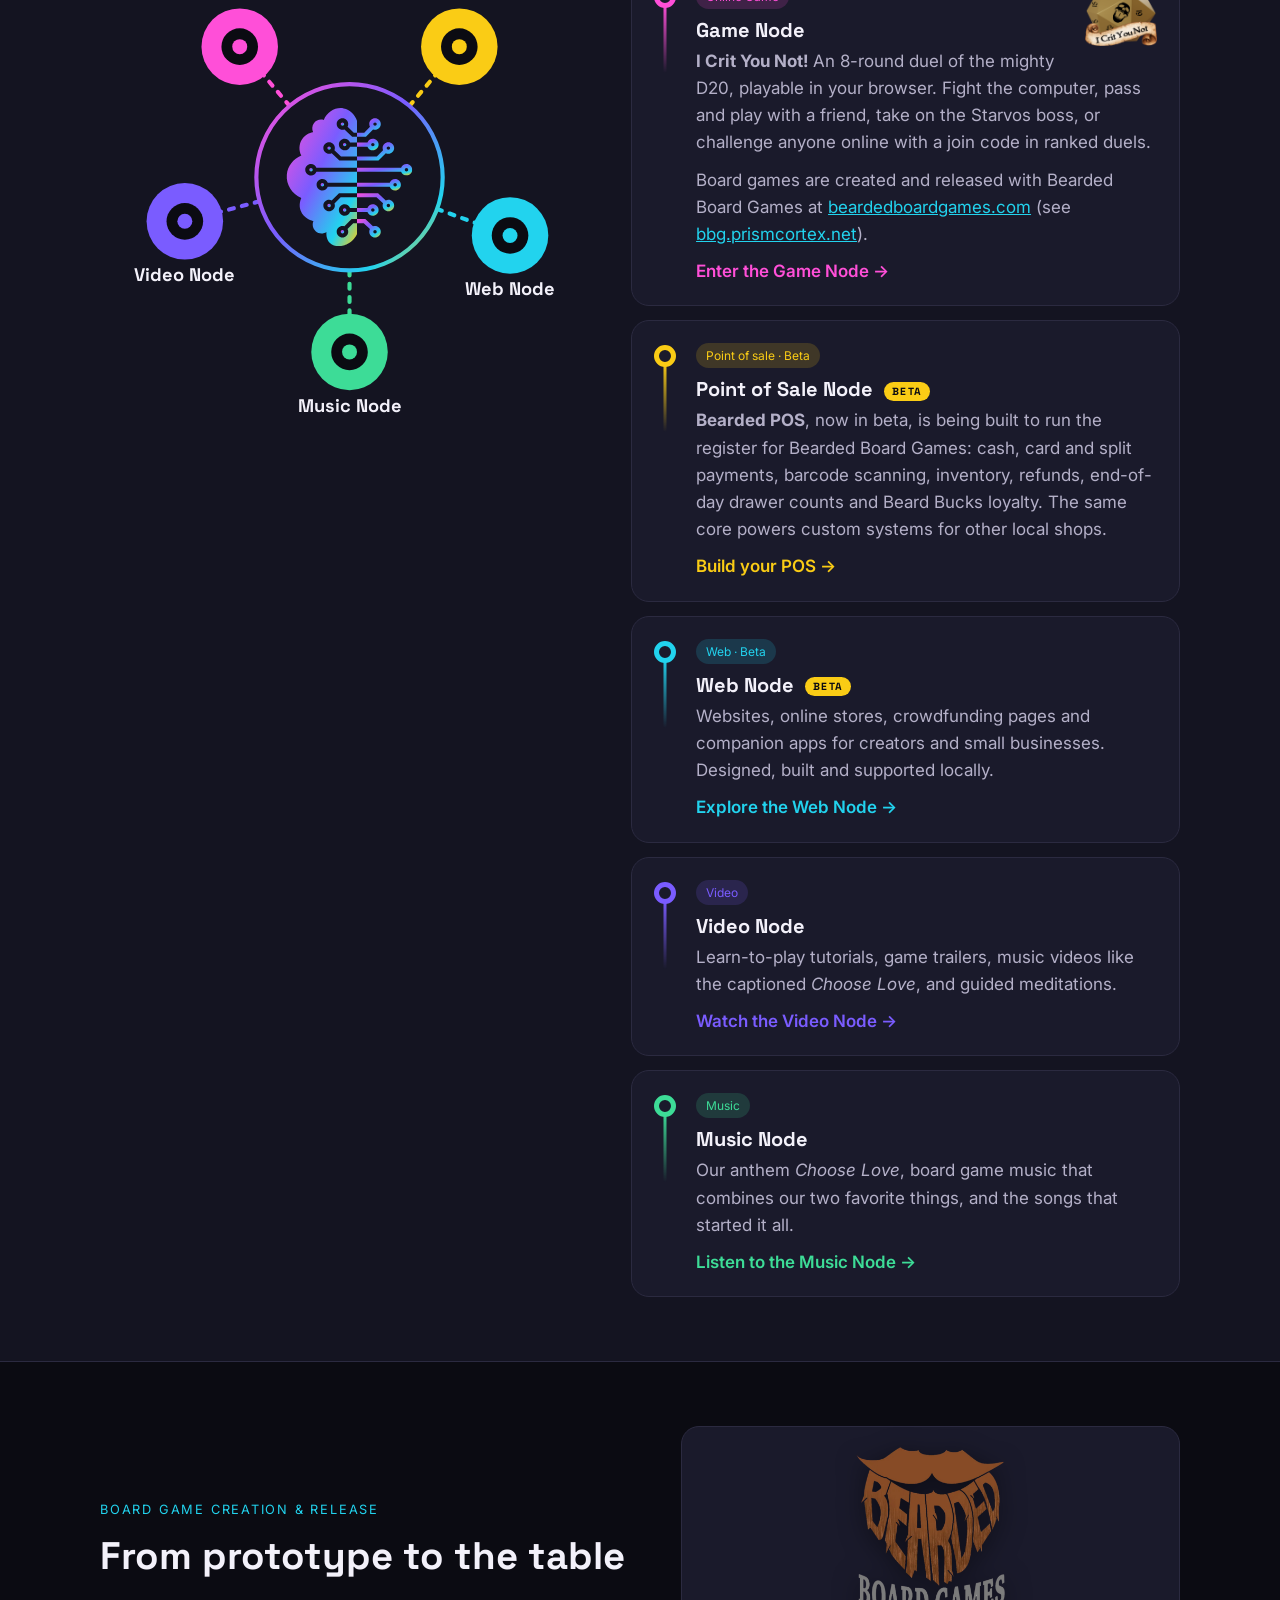
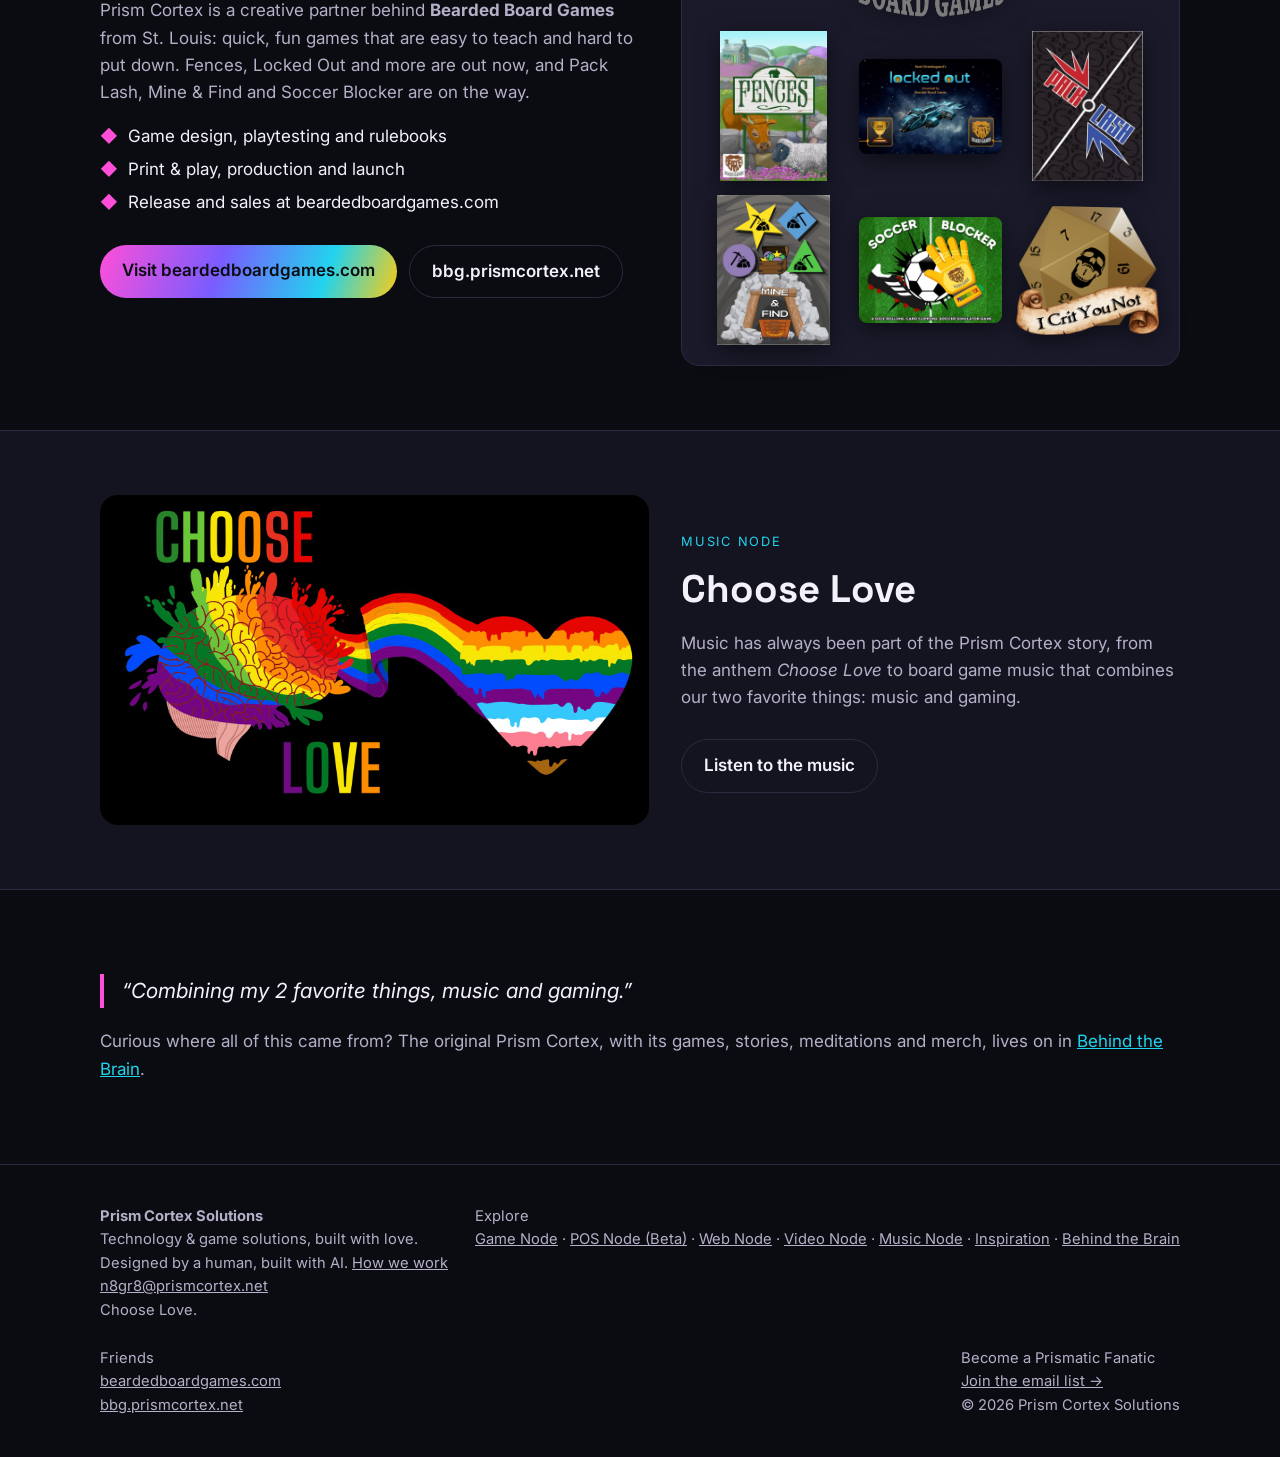
==== commit 1af111a3: "Banner: restore missing finger, move game art into background Co-Authored-By: Claude Opus 5.5 <norep" ====
--- a/site/index.html
+++ b/site/index.html
@@ -31,7 +31,7 @@
 <p class="lead">Prism Cortex Solutions is a technology and game studio. We build apps, websites and point-of-sale systems for small businesses, and we design, print and release board games people actually want to play again.</p>
 <div class="btns"><a class="btn primary" href="#nodes">Explore the nodes</a><a class="btn" href="contact.html">Start a project</a></div>
 </div></section>
-<section class="banner"><div class="banner-photo"><img src="img/n8-banner.jpg" alt="N8 grinning with his N8 guitar in a workshop full of instruments"><span class="hi">Hi, I&rsquo;m N8. Let&rsquo;s play.</span></div><div class="banner-logos"><img src="img/icyn-logo.png" alt="I Crit You Not!" loading="lazy"><img src="img/game-fences.jpg" alt="Fences" loading="lazy"><img src="img/game-locked-out.jpg" alt="Locked Out" loading="lazy"><img src="img/game-pack-lash.jpg" alt="Pack Lash" loading="lazy"><img src="img/game-mine-find.jpg" alt="Mine &amp; Find" loading="lazy"><img src="img/game-soccer-blocker.jpg" alt="Soccer Blocker" loading="lazy"><img src="img/bbg-meeple.png" alt="Bearded Board Games" loading="lazy"></div></section>
+<section class="banner"><div class="banner-photo"><img src="img/n8-banner.jpg" alt="N8 grinning with his N8 guitar, waving, in front of glowing Cortex nodes and faint game art from I Crit You Not! and Bearded Board Games"><span class="hi">Hi, I&rsquo;m N8. Let&rsquo;s play.</span></div></section>
 <section class="alt nodes" id="nodes"><div class="wrap">
 <span class="eyebrow">The Cortex</span>
 <h2>What we're building</h2>
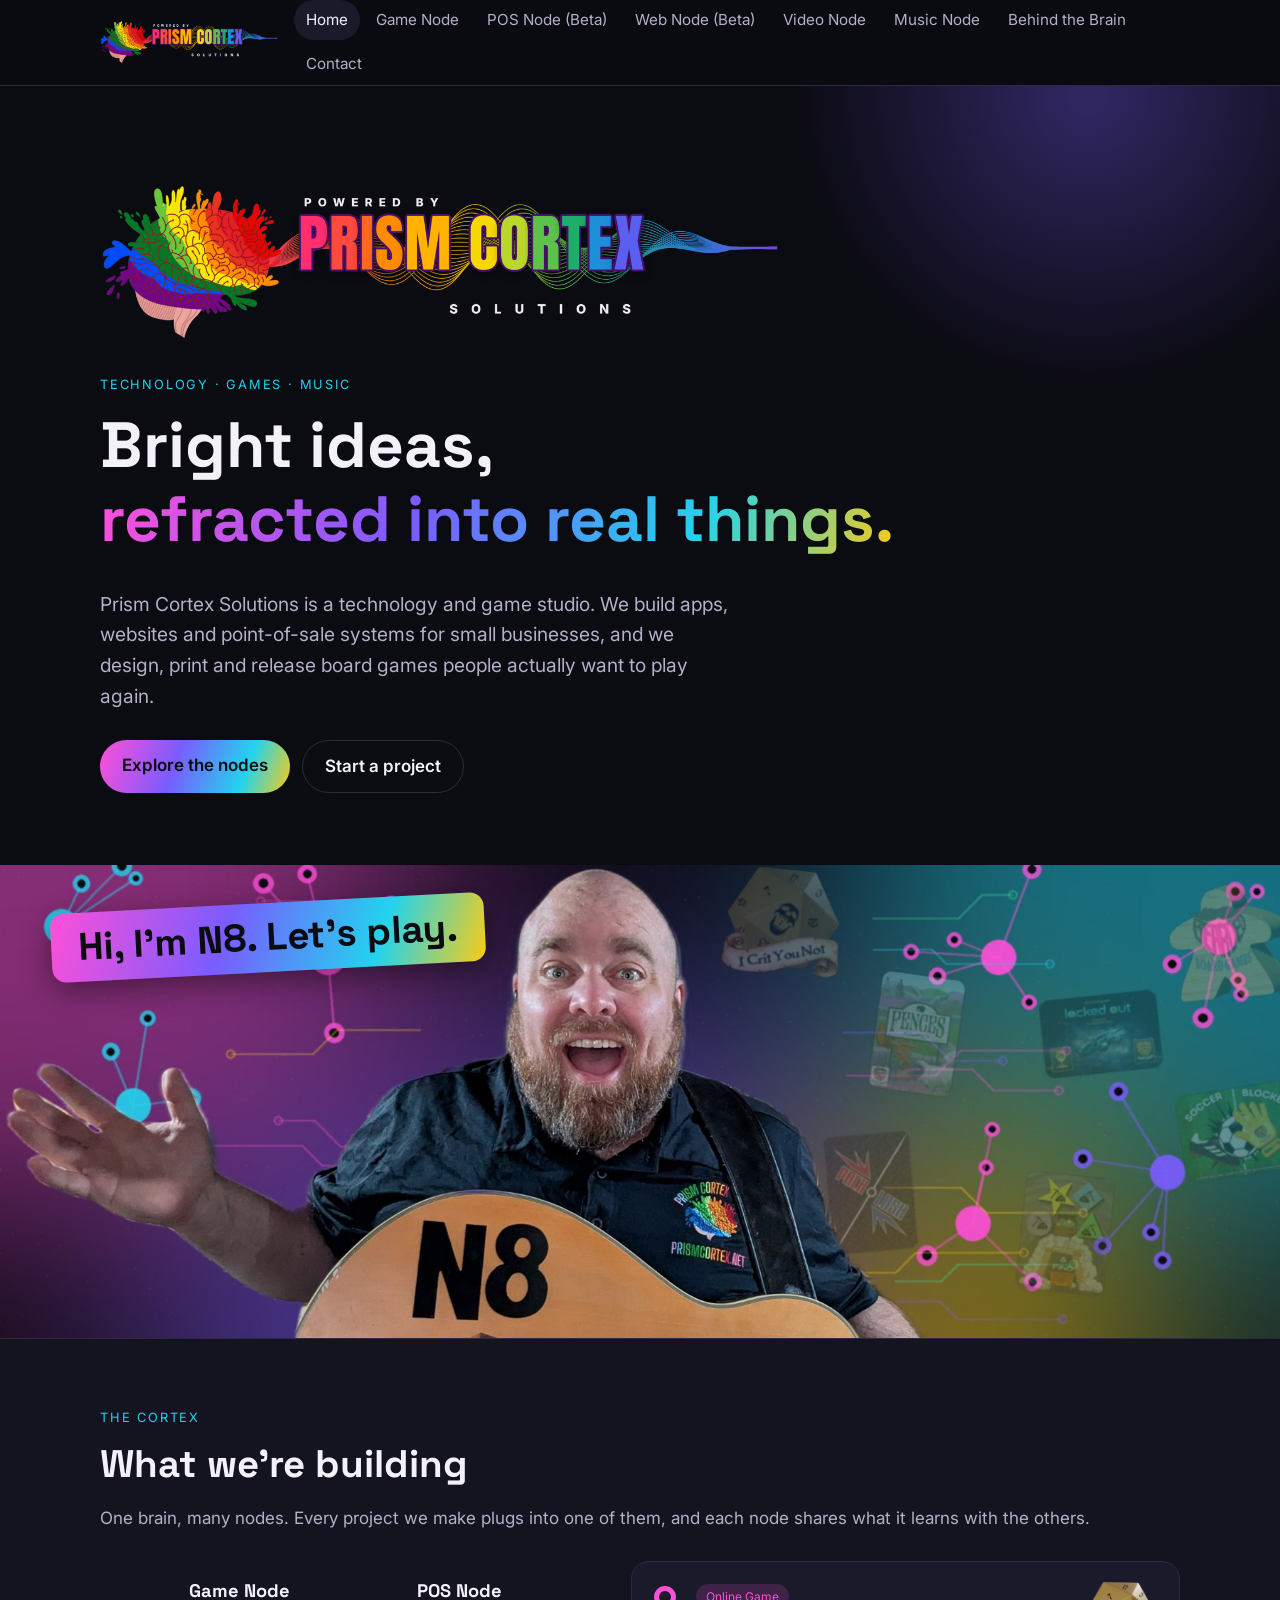
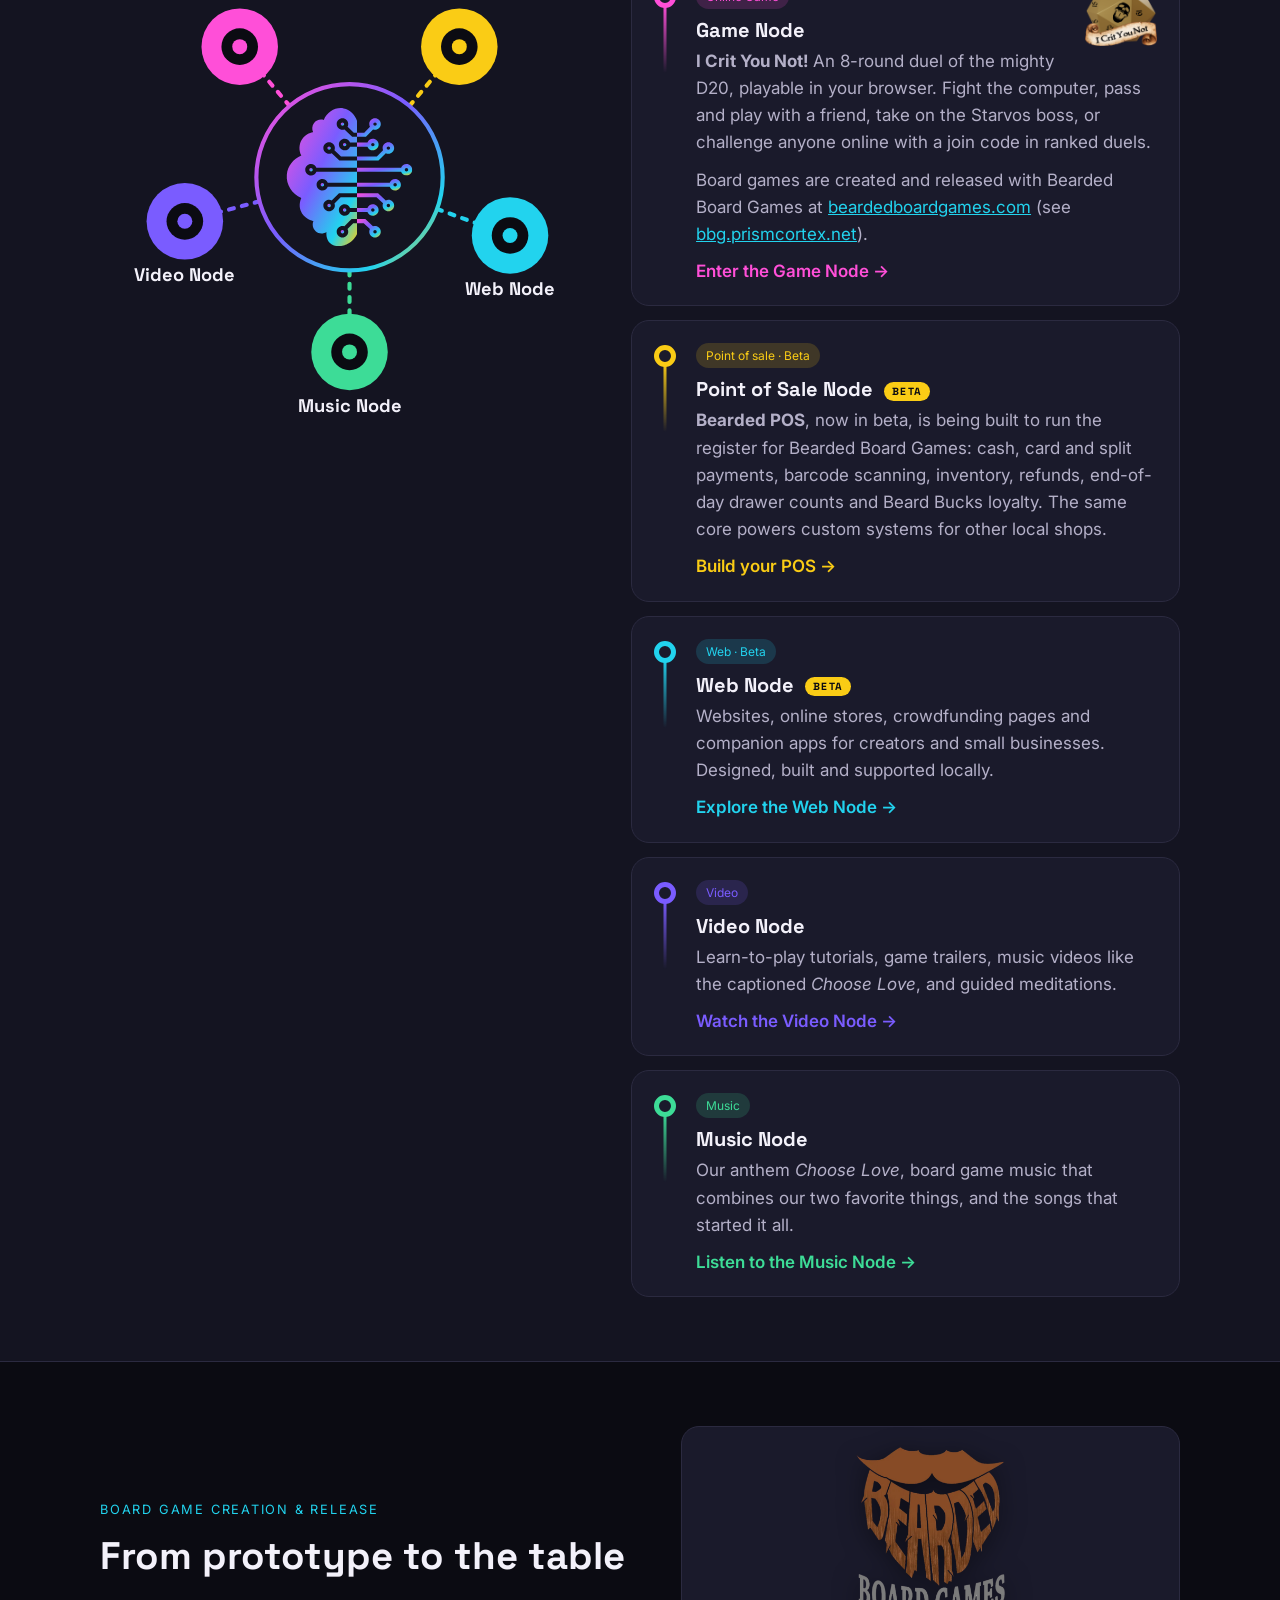
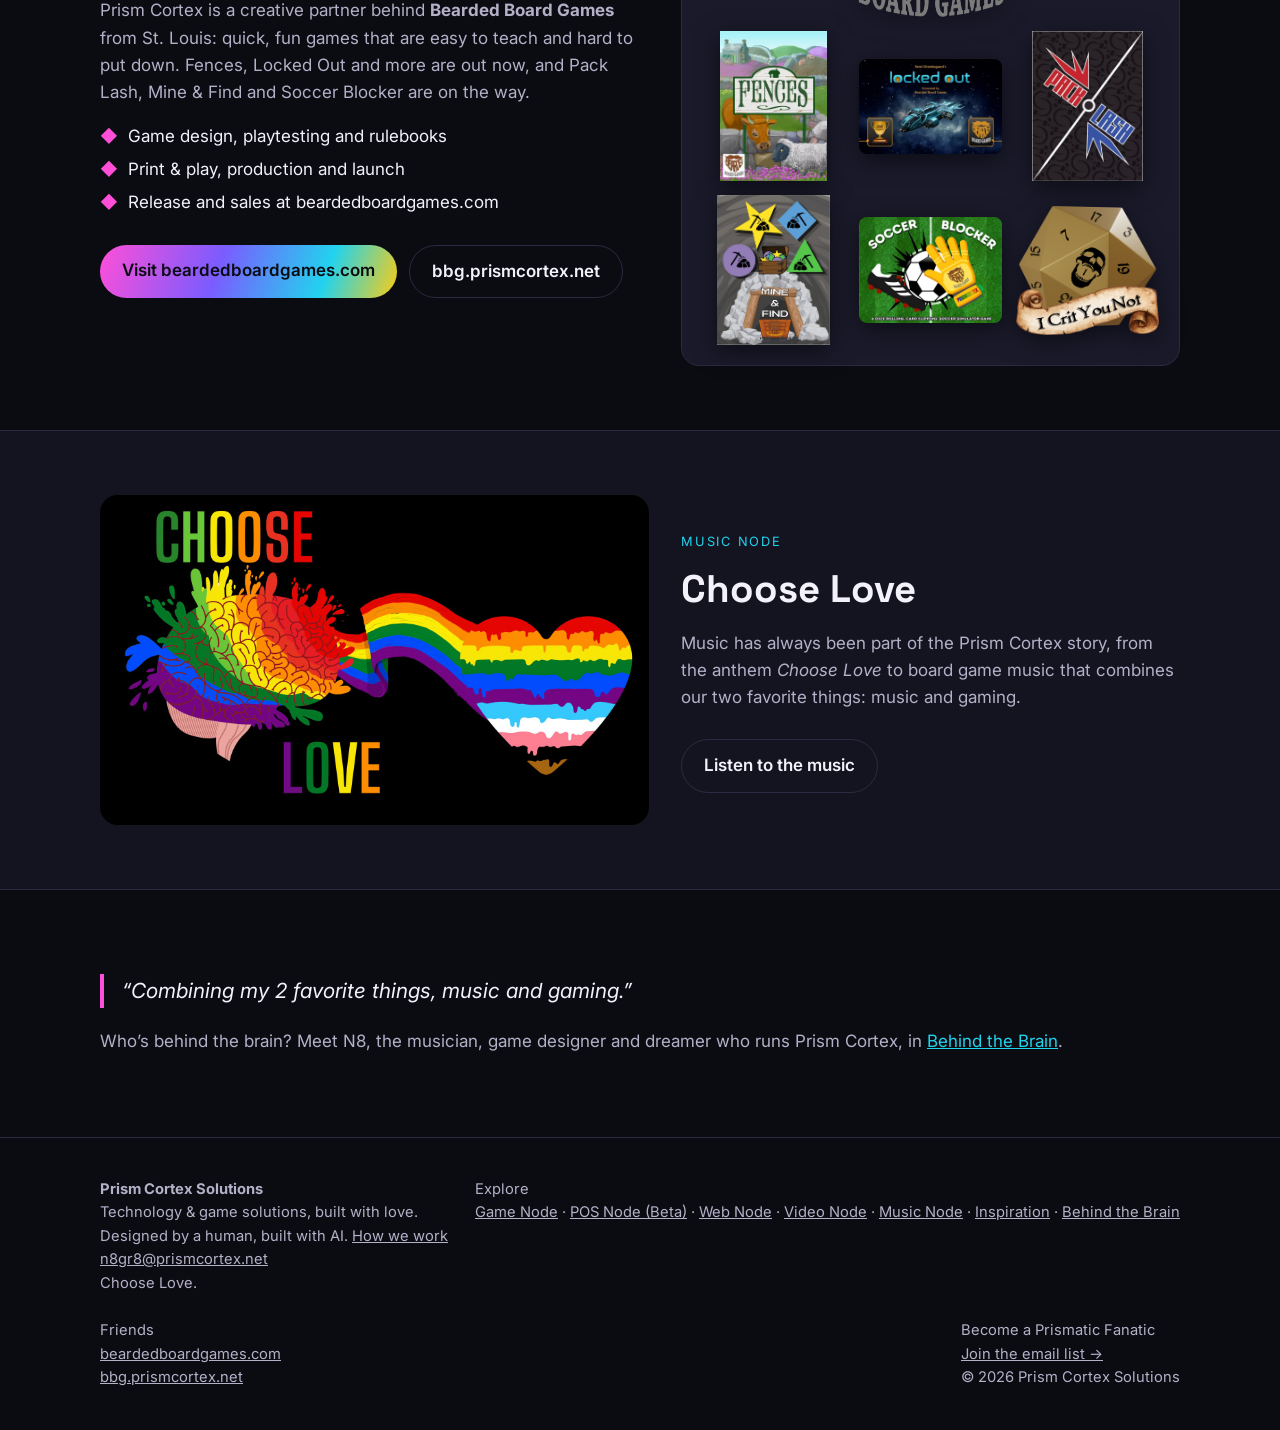
==== commit c2ab87fc: "Behind the Brain becomes an about-N8 page (music + inspiration); old archive hidden Co-Authored-By: " ====
--- a/site/index.html
+++ b/site/index.html
@@ -81,7 +81,7 @@
 
 <section><div class="wrap">
 <p class="quote">“Combining my 2 favorite things, music and gaming.”</p>
-<p class="muted">Curious where all of this came from? The original Prism Cortex, with its games, stories, meditations and merch, lives on in <a href="behind-the-brain.html">Behind the Brain</a>.</p>
+<p class="muted">Who&rsquo;s behind the brain? Meet N8, the musician, game designer and dreamer who runs Prism Cortex, in <a href="behind-the-brain.html">Behind the Brain</a>.</p>
 </div></section>
 
 </main>
--- a/site/styles.css
+++ b/site/styles.css
@@ -143,3 +143,4 @@
 .beta-pill-dark{display:inline-block;font-weight:800;font-size:.8rem;letter-spacing:.14em;padding:6px 12px;border-radius:999px;background:var(--p4);color:#0b0b12;margin-bottom:14px}
 .beta-line{border-left:3px solid var(--p4);padding-left:12px;color:var(--muted);max-width:640px}
 .story{max-width:720px}.story p{color:var(--ink);opacity:.9;font-size:1.05rem;line-height:1.75}
+@media(max-width:700px){.hero{padding:48px 0 56px}.banner-photo .hi{position:static;display:block;width:max-content;max-width:calc(100% - 32px);margin:-14px auto 0;transform:rotate(-2deg);font-size:1.25rem}.banner{padding-bottom:20px;background:transparent}.banner-photo{overflow:visible}.banner-photo img{display:block}}
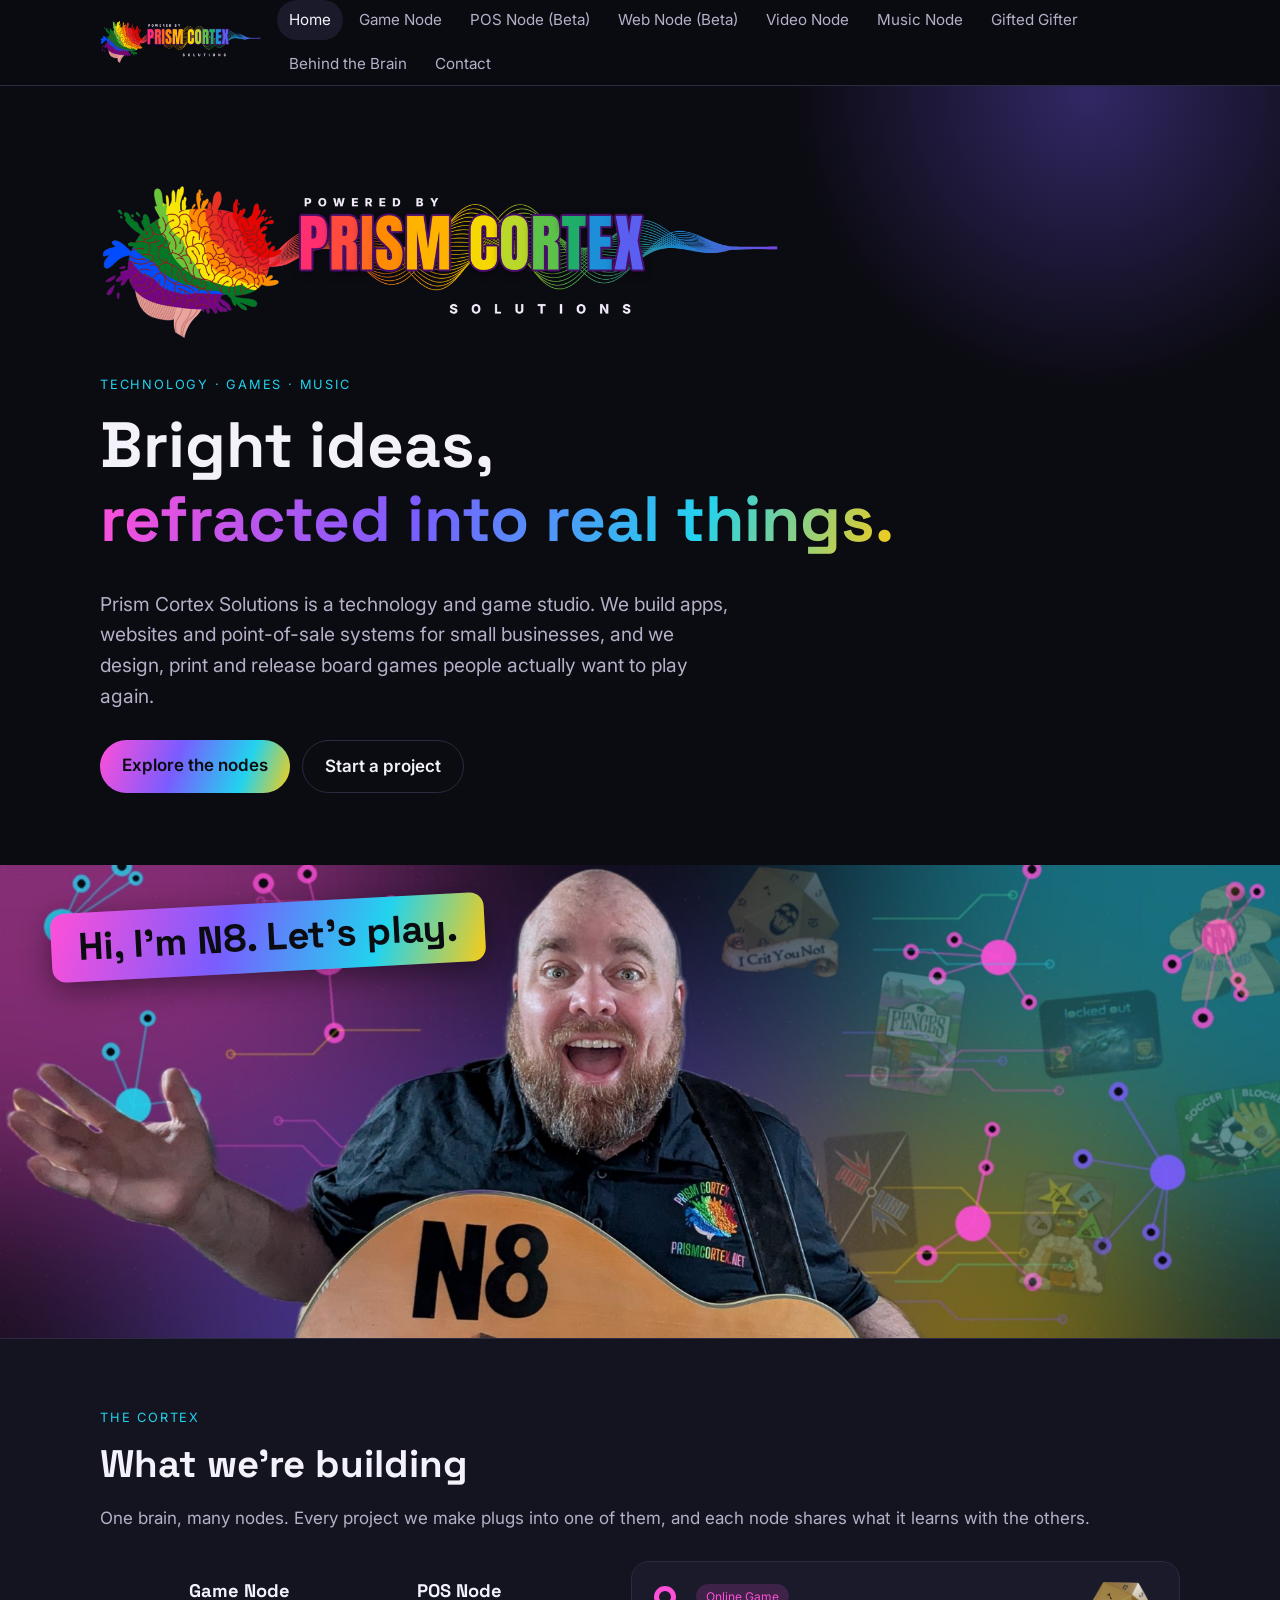
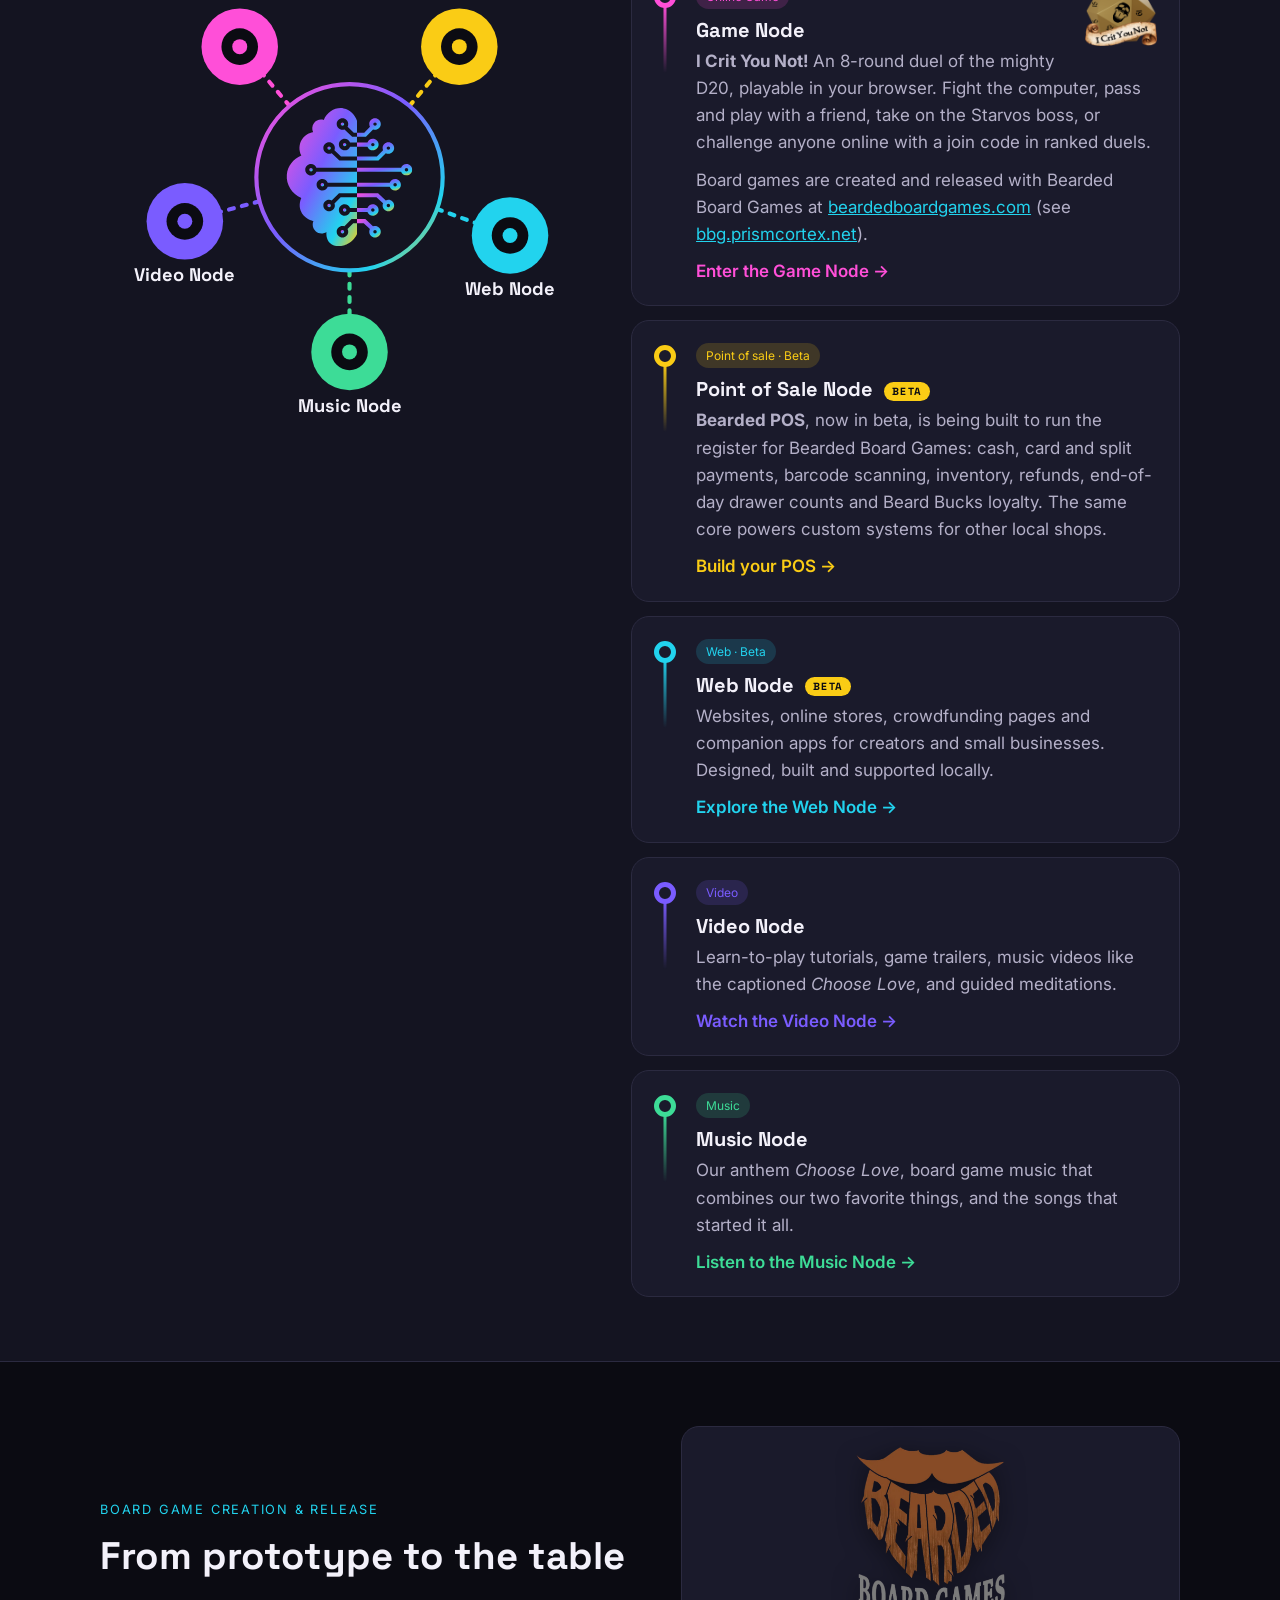
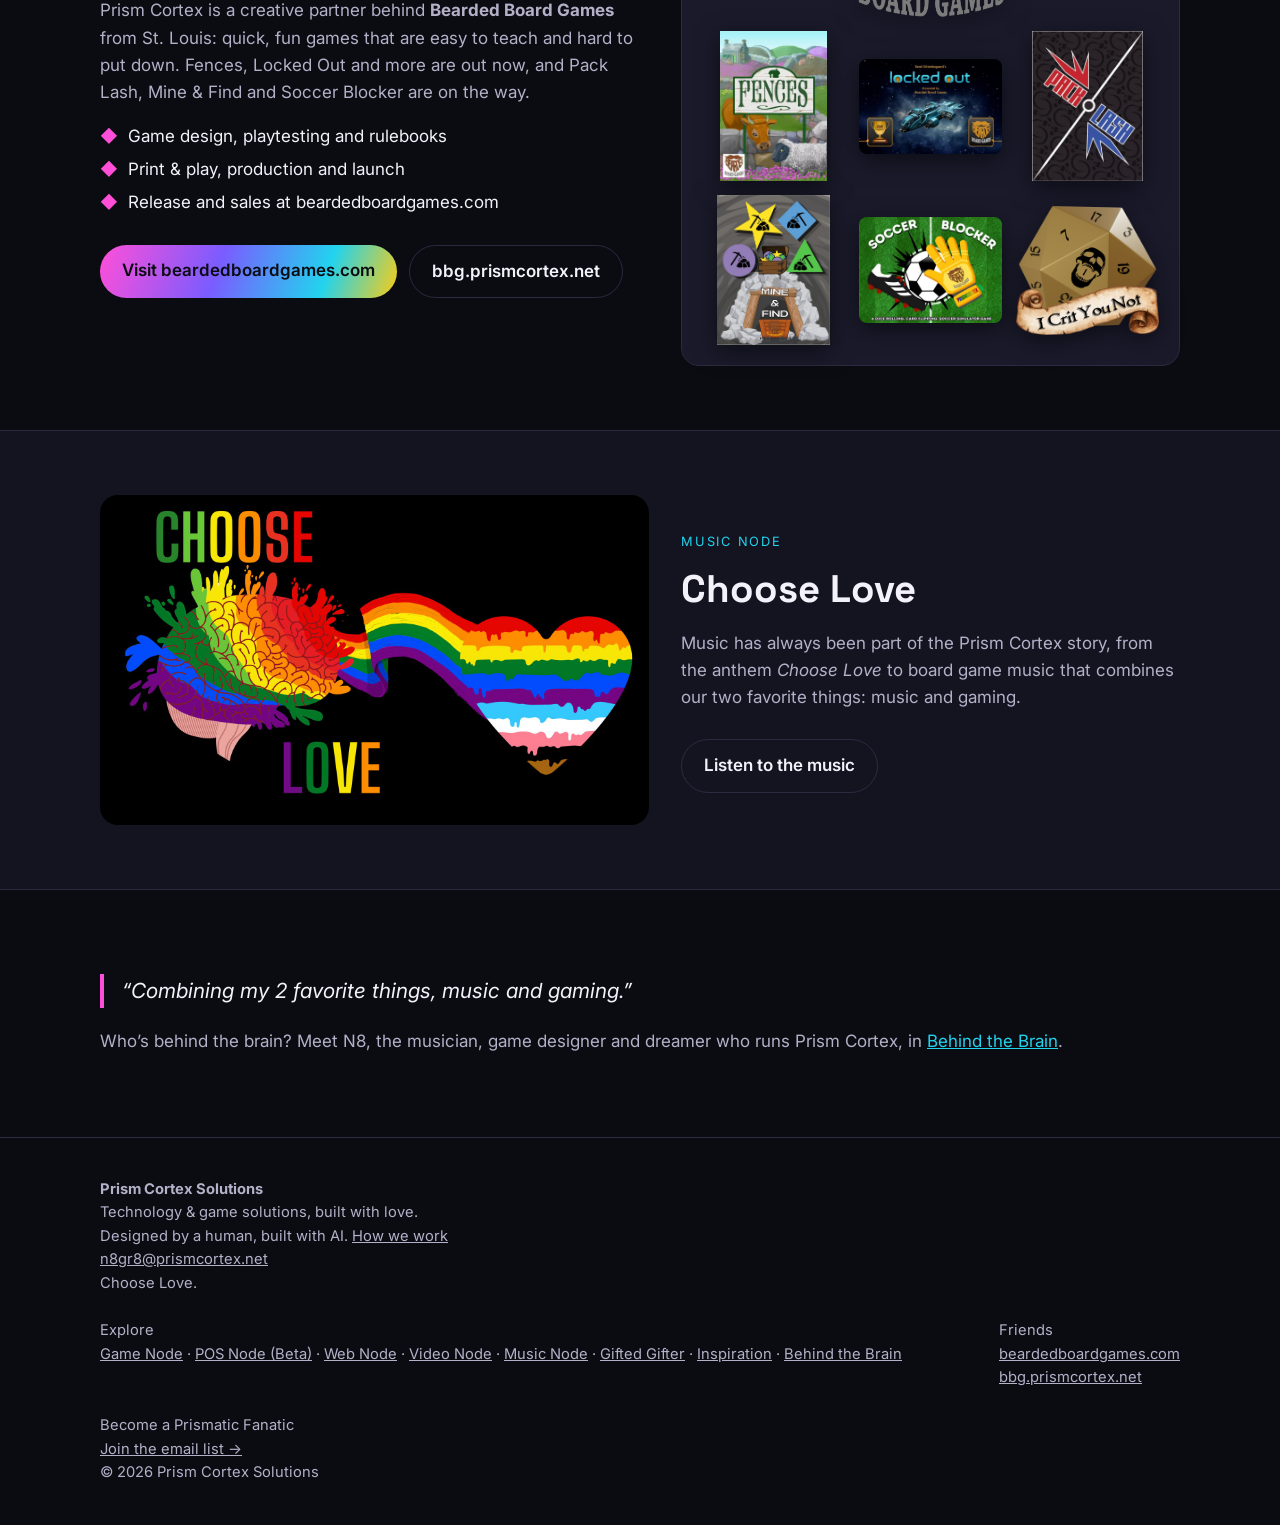
==== commit 903dad61: "Add public Gifted Gifter page with gift ideas; nav, footer, Web Node card and sitemap Co-Authored-By" ====
--- a/site/index.html
+++ b/site/index.html
@@ -20,7 +20,7 @@
 <header class="site"><div class="wrap">
 <a class="logo" href="index.html"><img src="img/logo.png" alt="Prism Cortex Solutions" height="44" style="height:44px;width:auto"></a>
 <button class="menu-btn" aria-label="Menu" onclick="document.querySelector('nav.main').classList.toggle('open')">☰</button>
-<nav class="main"><a href="index.html" aria-current=page>Home</a><a href="games.html">Game Node</a><a href="pos.html">POS Node (Beta)</a><a href="solutions.html">Web Node (Beta)</a><a href="videos.html">Video Node</a><a href="music.html">Music Node</a><a href="behind-the-brain.html">Behind the Brain</a><a href="contact.html">Contact</a></nav>
+<nav class="main"><a href="index.html" aria-current=page>Home</a><a href="games.html">Game Node</a><a href="pos.html">POS Node (Beta)</a><a href="solutions.html">Web Node (Beta)</a><a href="videos.html">Video Node</a><a href="music.html">Music Node</a><a href="gifted-gifter.html">Gifted Gifter</a><a href="behind-the-brain.html">Behind the Brain</a><a href="contact.html">Contact</a></nav>
 </div></header>
 <main>
 
@@ -87,7 +87,7 @@
 </main>
 <footer class="site"><div class="wrap">
 <div><strong>Prism Cortex Solutions</strong><br>Technology &amp; game solutions, built with love.<br>Designed by a human, built with AI. <a href="solutions.html#ai">How we work</a><br><a href="mailto:n8gr8@prismcortex.net">n8gr8@prismcortex.net</a><br>Choose Love.</div>
-<div>Explore<br><a href="games.html">Game Node</a> · <a href="pos.html">POS Node (Beta)</a> · <a href="solutions.html">Web Node</a> · <a href="videos.html">Video Node</a> · <a href="music.html">Music Node</a> · <a href="inspiration.html">Inspiration</a> · <a href="behind-the-brain.html">Behind the Brain</a></div>
+<div>Explore<br><a href="games.html">Game Node</a> · <a href="pos.html">POS Node (Beta)</a> · <a href="solutions.html">Web Node</a> · <a href="videos.html">Video Node</a> · <a href="music.html">Music Node</a> · <a href="gifted-gifter.html">Gifted Gifter</a> · <a href="inspiration.html">Inspiration</a> · <a href="behind-the-brain.html">Behind the Brain</a></div>
 <div>Friends<br><a href="https://beardedboardgames.com">beardedboardgames.com</a><br><a href="https://bbg.prismcortex.net">bbg.prismcortex.net</a></div>
 <div>Become a Prismatic Fanatic<br><a href="contact.html">Join the email list →</a><br>© 2026 Prism Cortex Solutions</div>
 </div></footer>
--- a/site/styles.css
+++ b/site/styles.css
@@ -144,3 +144,17 @@
 .beta-line{border-left:3px solid var(--p4);padding-left:12px;color:var(--muted);max-width:640px}
 .story{max-width:720px}.story p{color:var(--ink);opacity:.9;font-size:1.05rem;line-height:1.75}
 @media(max-width:700px){.hero{padding:48px 0 56px}.banner-photo .hi{position:static;display:block;width:max-content;max-width:calc(100% - 32px);margin:-14px auto 0;transform:rotate(-2deg);font-size:1.25rem}.banner{padding-bottom:20px;background:transparent}.banner-photo{overflow:visible}.banner-photo img{display:block}}
+.grid.shorts{grid-template-columns:repeat(auto-fill,minmax(200px,1fr))}.grid.shorts .card{padding:14px}.grid.shorts h3{font-size:1rem;text-align:center}
+/* Gifted Gifter */
+.gg-demo{background:#fffdf9;color:#2a2420;border-radius:var(--r);padding:20px;box-shadow:0 10px 40px rgba(0,0,0,.35)}
+.gg-demo-head{display:flex;gap:12px;align-items:center;margin-bottom:12px}
+.gg-demo-head strong{display:block;font-size:1.1rem}.gg-demo-head span{color:#776c62;font-size:.9rem}
+.gg-demo ul{list-style:none;padding:0;margin:0}
+.gg-demo li{display:grid;grid-template-columns:18px 1fr auto;gap:10px;align-items:center;border-top:1px solid #e6dccd;padding:10px 0}
+.gg-demo li strong{display:block}.gg-demo li em{color:#776c62;font-style:normal;font-size:.85rem}
+.gg-demo .star{color:#e0b25a}
+.gg-demo .bought{font-size:.78rem;font-weight:600;background:#e3efe9;color:#1f4d3d;border-radius:999px;padding:3px 10px;white-space:nowrap}
+.gg-demo p{margin:10px 0 0;color:#776c62;font-size:.88rem}
+ul.gg-ideas{list-style:none;padding:0;margin:0;display:grid;gap:12px}
+ul.gg-ideas strong{display:block}ul.gg-ideas span{color:var(--muted);font-size:.93rem}
+.grid.gg4{grid-template-columns:repeat(auto-fit,minmax(230px,1fr))}
